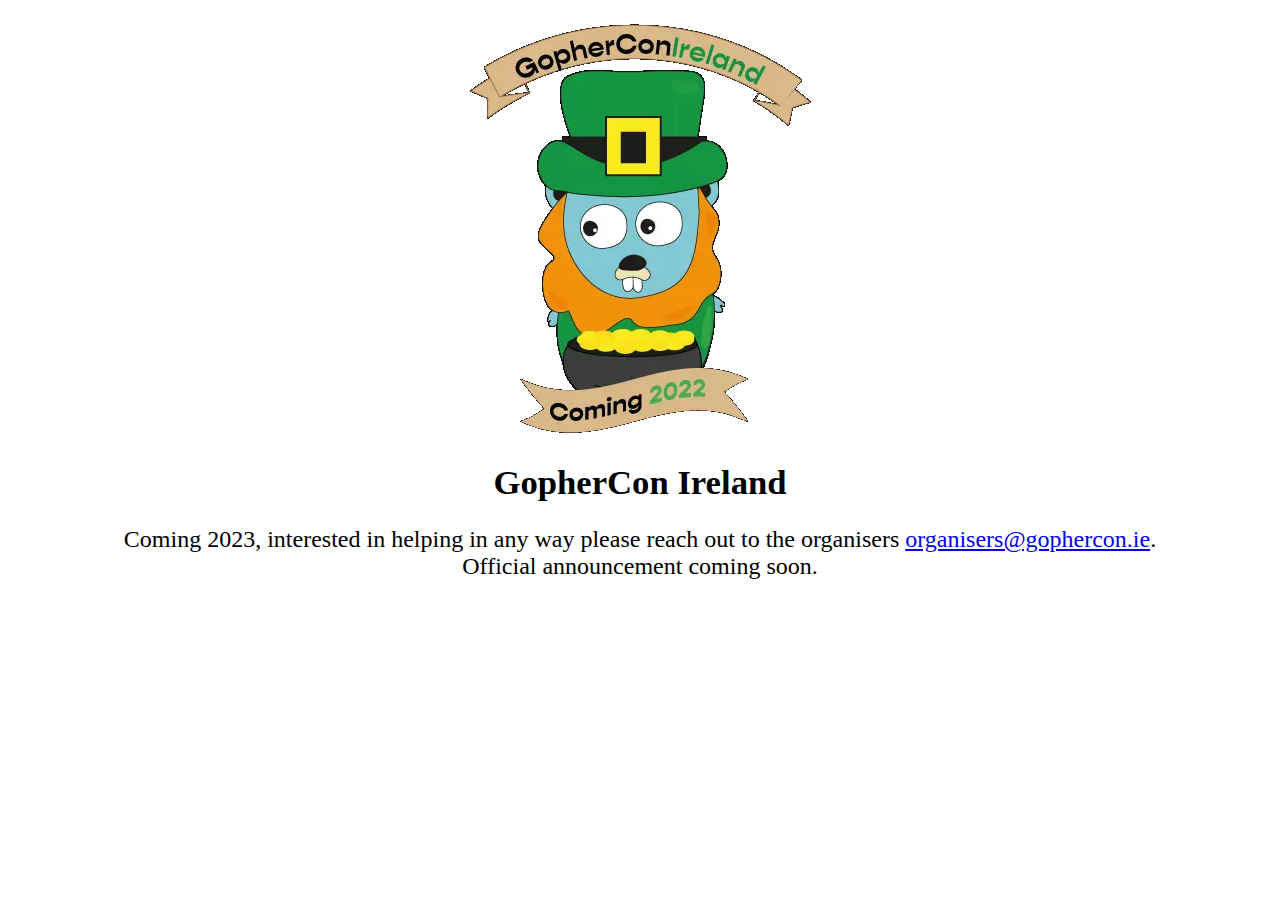
==== index.html @ 33411510 "initial holding site" ====
<!DOCTYPE html>
<html lang="en">

<head>
    <meta charset="UTF-8">
    <meta http-equiv="X-UA-Compatible" content="IE=edge">
    <meta name="viewport" content="width=device-width, initial-scale=1">

    <meta name="title" property='og:title' content='GopherCon Ireland' />
    <meta name="author" content="Alan Bradley">
    <meta name="description" property='og:description' content='GopherCon Ireland, Go, Golang conference in Ireland' />
    <meta property='og:url' content='http://gophercon.ie/' />
    <link rel="stylesheet" href="styles.css">
    <title>GopherCon Ireland</title>
</head>

<body>
    <p class="description">
        <img src="images/logo.webp" alt="GopherCon IE logo" />
    <h1>GopherCon Ireland</h1>
    </p>

    <p class="description">
        Coming 2023, interested in helping in any way please reach out to the organisers
        <a href="mailto:organisers@gophercon.ie">organisers@gophercon.ie</a>.
        <br />
        Official announcement coming soon.
    </p>
</body>

</html>
---- styles.css ----
.description {
    text-align: center;
    FONT-SIZE: 18pt;
}

h1 {
    text-align: center;
    font-size: 26pt;
}
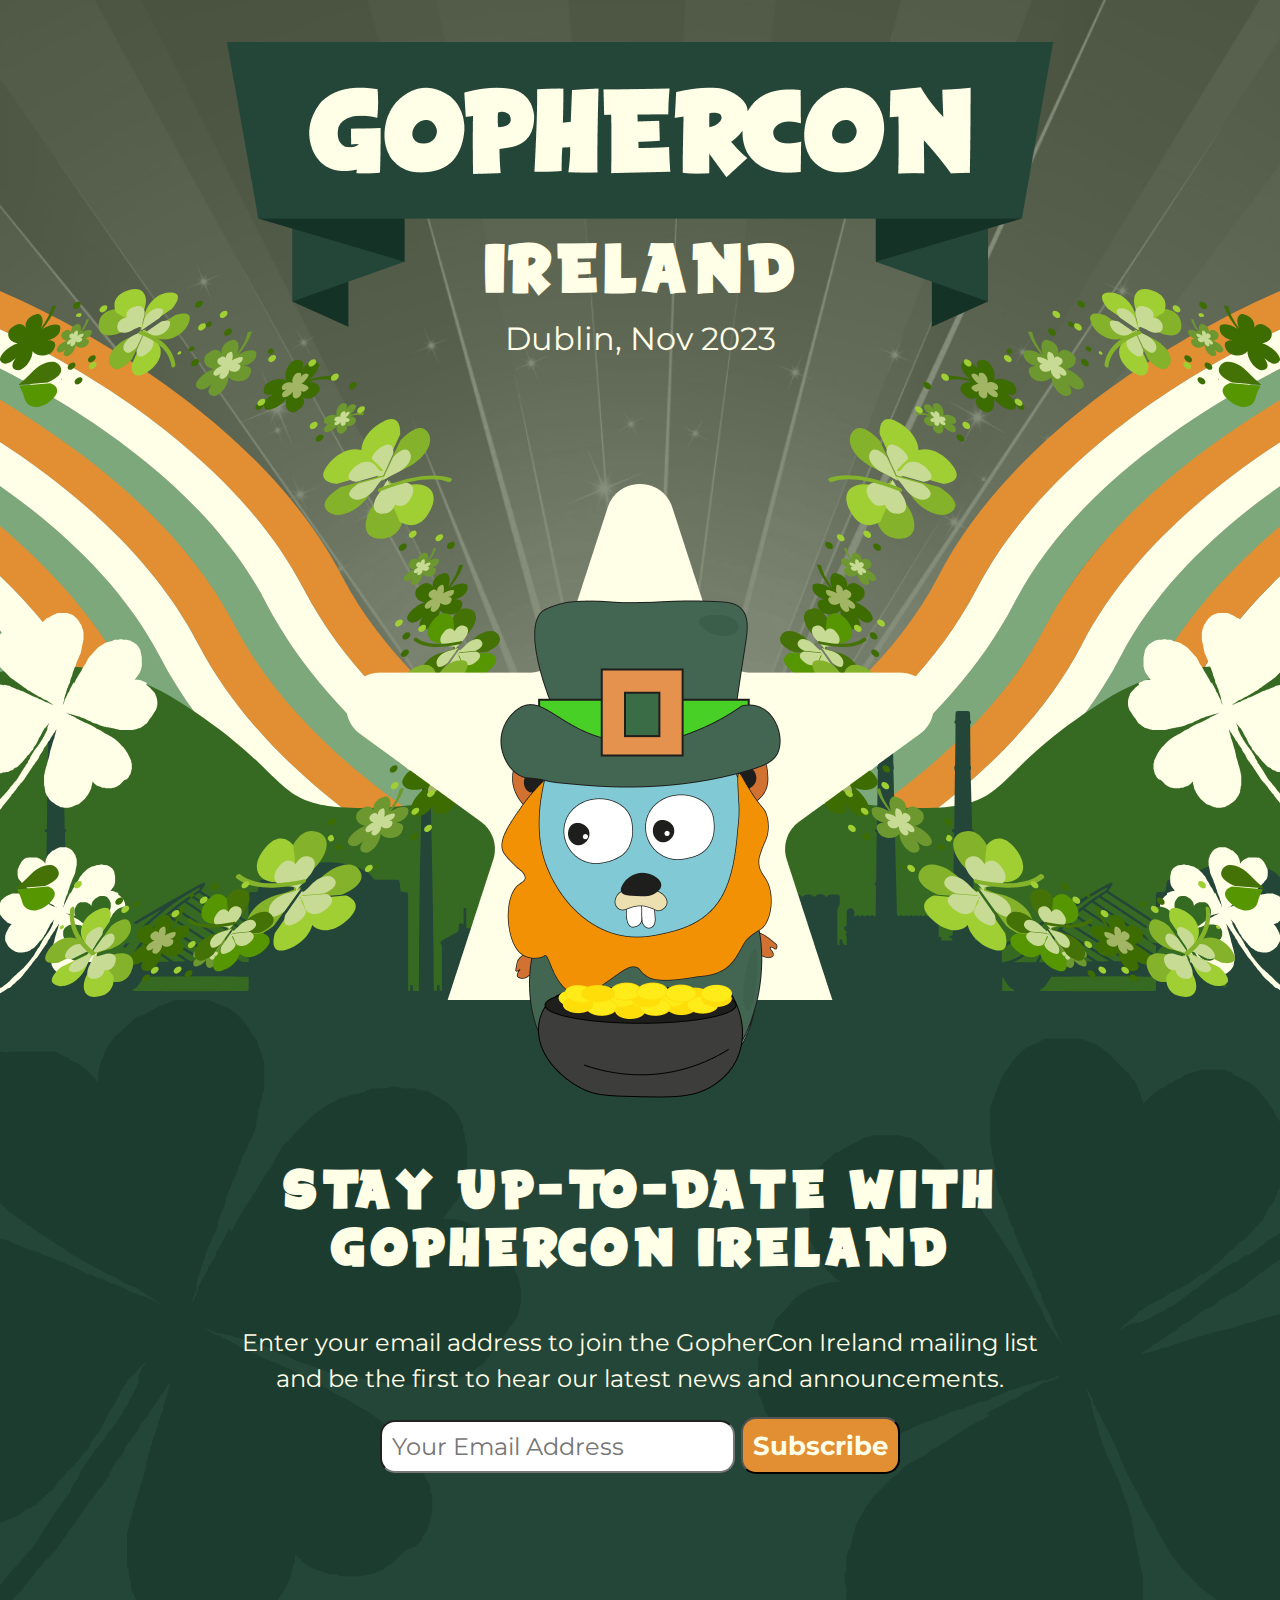
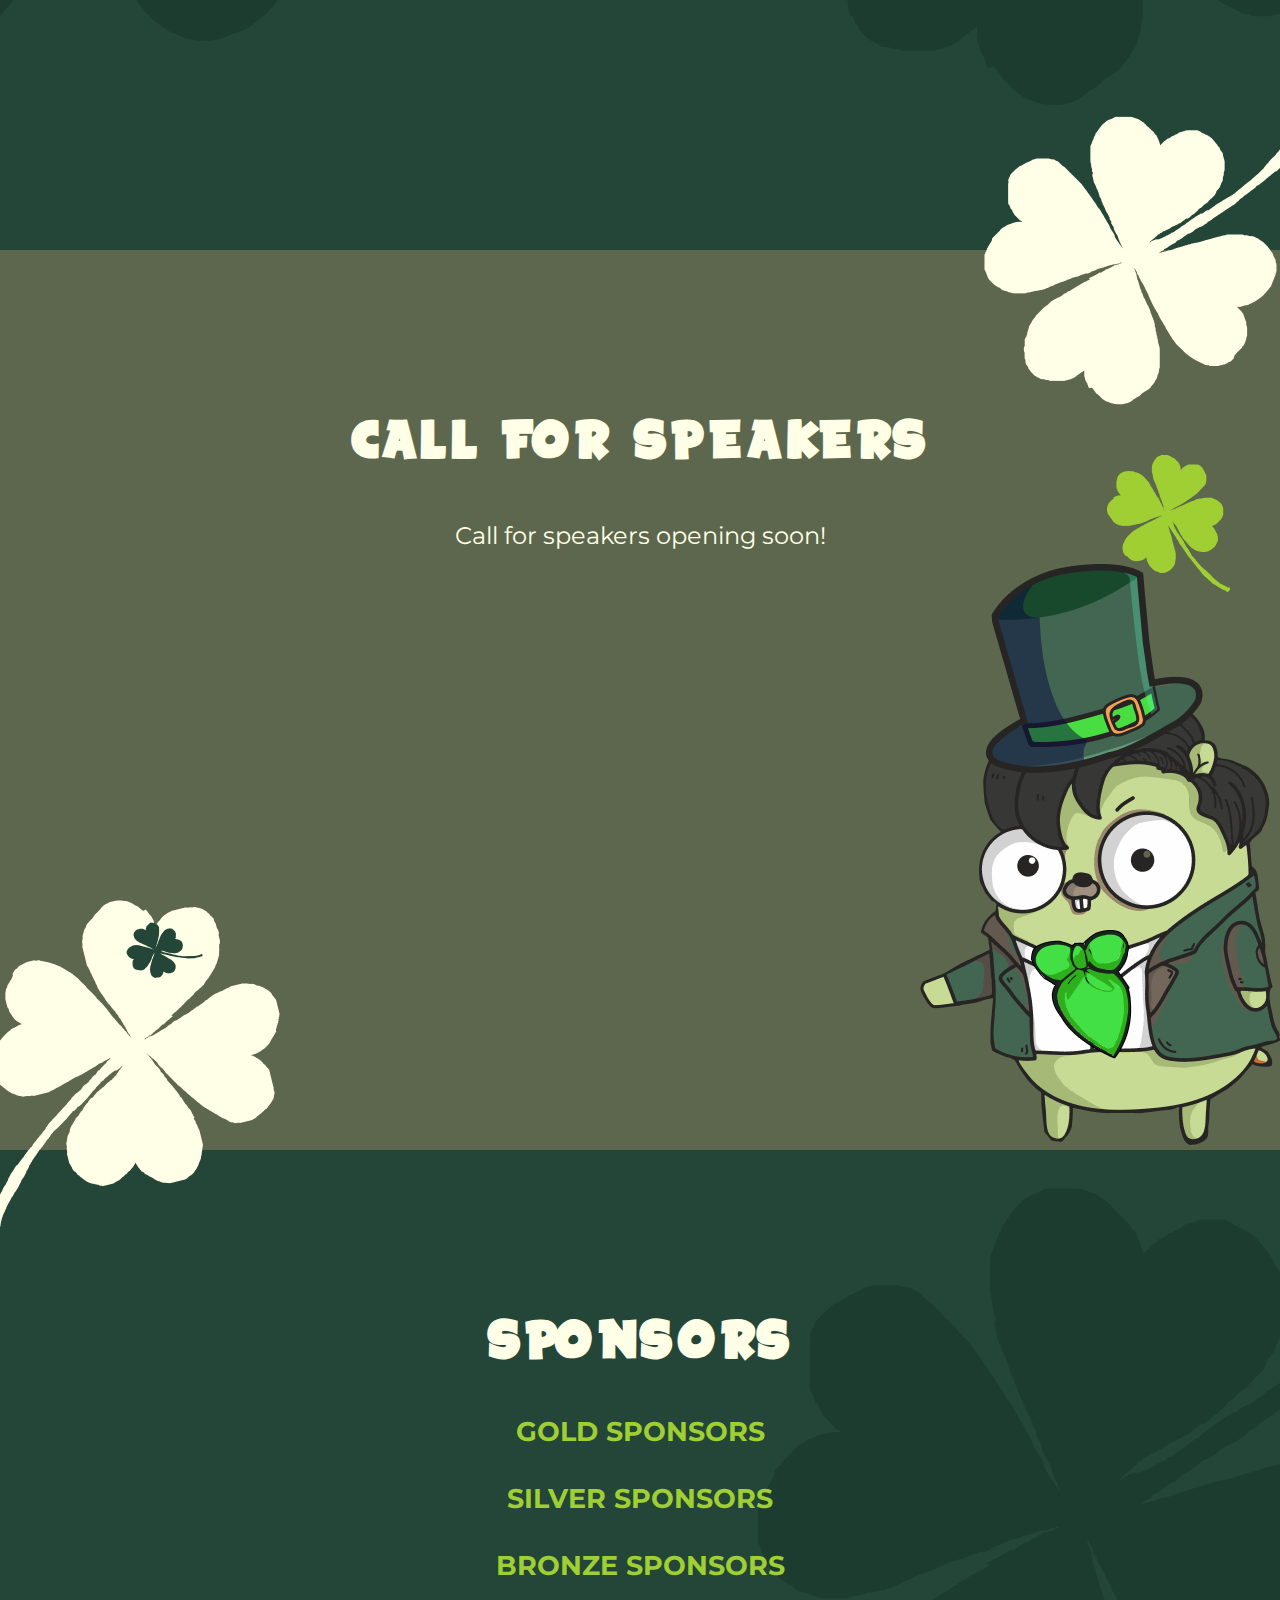
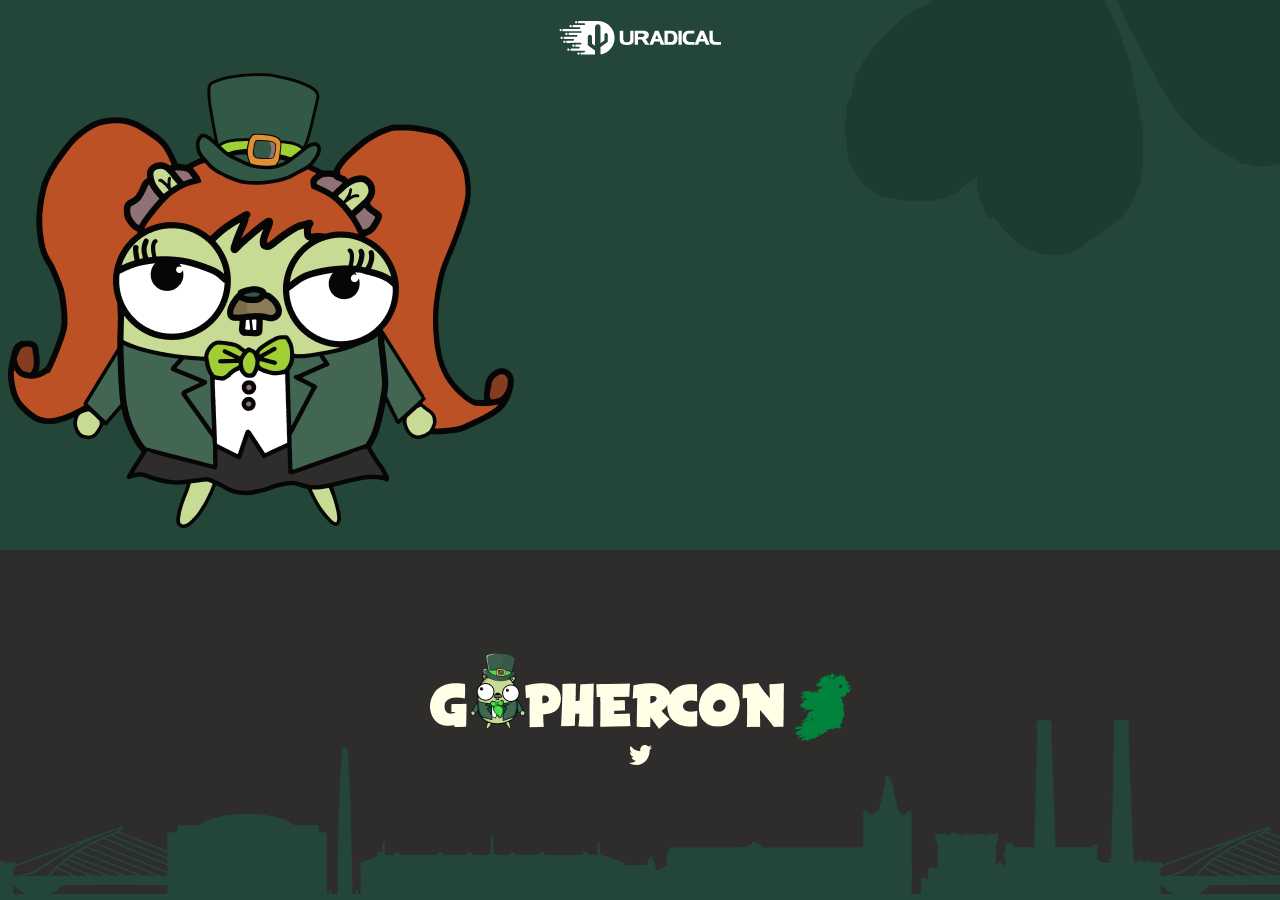
==== commit 5d9c916b: "beta" ====
--- a/index.html
+++ b/index.html
@@ -1,31 +1,222 @@
 <!DOCTYPE html>
 <html lang="en">
-
-<head>
-    <meta charset="UTF-8">
-    <meta http-equiv="X-UA-Compatible" content="IE=edge">
-    <meta name="viewport" content="width=device-width, initial-scale=1">
-
-    <meta name="title" property='og:title' content='GopherCon Ireland' />
-    <meta name="author" content="Alan Bradley">
-    <meta name="description" property='og:description' content='GopherCon Ireland, Go, Golang conference in Ireland' />
-    <meta property='og:url' content='http://gophercon.ie/' />
-    <link rel="stylesheet" href="styles.css">
-    <title>GopherCon Ireland</title>
-</head>
-
-<body>
-    <p class="description">
-        <img src="images/logo.webp" alt="GopherCon IE logo" />
-    <h1>GopherCon Ireland</h1>
-    </p>
-
-    <p class="description">
-        Coming 2023, interested in helping in any way please reach out to the organisers
-        <a href="mailto:organisers@gophercon.ie">organisers@gophercon.ie</a>.
-        <br />
-        Official announcement coming soon.
-    </p>
-</body>
-
+    <head>
+        <title>GopherCon Ireland 2023</title>
+
+        <meta charset="UTF-8">
+
+        <meta name="description" content="GopherCon Ireland, the conference for Golang in Ireland">
+        <meta name="keywords" content="Go, Golang, Conference, Ireland, Programming">
+        <meta name="author" content="uRadical">
+
+        <meta http-equiv="X-UA-Compatible" content="IE=edge">
+         <meta name="viewport" content="width=device-width, initial-scale=1.0">
+        <meta name="color-scheme" content="light only">
+
+        <link rel="apple-touch-icon-precomposed" sizes="57x57" href="/assets/images/apple-touch-icon-57x57.png" />
+        <link rel="apple-touch-icon-precomposed" sizes="57x57" href="/assets/images/apple-touch-icon-60x60.png" />
+        <link rel="apple-touch-icon-precomposed" sizes="57x57" href="/assets/images/apple-touch-icon-72x72.png" />
+        <link rel="apple-touch-icon-precomposed" sizes="57x57" href="/assets/images/apple-touch-icon-76x76.png" />
+        <link rel="apple-touch-icon-precomposed" sizes="114x114" href="/assets/images/apple-touch-icon-114x114.png" />
+        <link rel="apple-touch-icon-precomposed" sizes="114x114" href="/assets/images/apple-touch-icon-120x120.png" />
+        <link rel="apple-touch-icon-precomposed" sizes="144x144" href="/assets/images/apple-touch-icon-144x144.png" />
+        <link rel="apple-touch-icon-precomposed" sizes="152x152" href="/assets/images/apple-touch-icon-152x152.png" />
+        <link rel="icon" type="image/png" href="/assets/images/favicon-16x16.png" sizes="16x16" />
+        <link rel="icon" type="image/png" href="/assets/images/favicon-32x32.png" sizes="32x32" />
+        <link rel="icon" type="image/png" href="/assets/images/favicon-64x64.png" sizes="64x64" />
+        <link rel="icon" type="image/png" href="/assets/images/favicon-96x96.png" sizes="96x96" />
+        <link rel="icon" type="image/png" href="/assets/images/favicon-128.png" sizes="128x128" />
+        <link rel="icon" type="image/png" href="/assets/images/favicon-196x196.png" sizes="196x196" />
+
+        <meta name="application-name" content="GopherCon Ireland"/>
+
+        <meta name="googlebot" content="noindex, nofollow">
+        <meta name="google" content="nositelinkssearchbox">
+        <meta name="google" content="notranslate">
+        <meta name="google" content="nosnippet">
+        <meta name="google" content="noarchive">
+        <meta name="google" content="nofollow">
+        <meta name="google" content="noimageindex">
+        <meta name="google" content="nolinkindex">
+        <meta name="google" content="noimageclick">
+        <meta name="google" content="notranslate">
+
+        <link rel="preconnect" href="https://fonts.googleapis.com">
+        <link rel="preconnect" href="https://fonts.gstatic.com" crossorigin>
+        <link href="https://fonts.googleapis.com/css2?family=Montserrat:wght@100&display=swap" rel="stylesheet">
+        <link rel="stylesheet" href="assets/css/styles.css">
+    </head>
+    <body>
+        <header>
+            <div class="header_content">
+                <div class="banner">
+                    <picture>
+                        <source media="(min-width: 1200px)" srcset="assets/images/banner.png">
+                        <source media="(min-width: 768px)" srcset="assets/images/banner_medium.png">
+                        <source media="(max-width: 767px)" srcset="assets/images/banner_small.png">
+                        <img src="assets/images/banner.png" alt="">
+                    </picture>
+                </div>
+                <div class="banner_sub_text">
+                    <div class="ireland">IRELAND</div>
+                    <div class="date">Dublin, Nov 2023</div>
+                </div>
+                <div class="logo">
+                    <picture class="star">
+                        <source media="(min-width: 1200px)" srcset="assets/images/star.png">
+                        <source media="(min-width: 768px)" srcset="assets/images/star_medium.png">
+                        <source media="(max-width: 767px)" srcset="assets/images/star_small.png">
+                        <img src="assets/images/star.png" alt="">
+                    </picture>
+                </div>
+            </div>
+            <picture class="hills">
+                <img src="assets/images/hills.svg" alt="" width="100%">
+            </picture>
+            <picture class="streams">
+                <img src="assets/images/streams.svg" alt="" width="100%">
+            </picture>
+            <picture class="skyline">
+                <img src="assets/images/skyline.svg" alt="" width="100%">
+            </picture>
+            <picture class="clovers">
+                <img src="assets/images/clovers.svg" alt="" width="100%">
+            </picture>
+            <div class="clovers_green">
+                <div class="clovers_green_left">
+                    <picture>
+                        <img src="assets/images/clovers_green_left.svg" alt="">
+                    </picture>
+                </div>
+                <div class="clovers_green_right">
+                    <picture>
+                        <img src="assets/images/clovers_green_right.svg" alt="">
+                    </picture>
+                </div>
+            </div>
+        </header>
+        <div class="gopher">
+            <picture class="gopher">
+                <source media="(min-width: 1200px)" srcset="assets/images/main_gopher.png">
+                <source media="(min-width: 768px)" srcset="assets/images/main_gopher_medium.png">
+                <source media="(max-width: 767px)" srcset="assets/images/main_gopher_small.png">
+                <img src="assets/images/main_gopher.png" alt="">
+            </picture>
+        </div>
+        <section class="newsletter">
+            <div class="clover_left">
+                <picture>
+                    <source media="(min-width: 1200px)" srcset="assets/images/clover_left.png">
+                    <source media="(min-width: 768px)" srcset="assets/images/clover_left_medium.png">
+                    <source media="(max-width: 767px)" srcset="assets/images/clover_left_small.png">
+                    <img src="assets/images/clover_left.png" alt="">
+                </picture>
+            </div>
+            <div class="clover_right">
+                <picture>
+                    <source media="(min-width: 1200px)" srcset="assets/images/clover_right.png">
+                    <source media="(min-width: 768px)" srcset="assets/images/clover_right_medium.png">
+                    <source media="(max-width: 767px)" srcset="assets/images/clover_right_small.png">
+                    <img src="assets/images/clover_right.png" alt="">
+                </picture>
+            </div>
+            <div class="section_content">
+                <h2 class="section_heading">STAY UP-TO-DATE WITH GOPHERCON IRELAND</h2>
+                <div class="section_text">
+                    <p>Enter your email address to join the GopherCon Ireland mailing list and be the first to hear our latest news and announcements.</p>
+                    <form action="https://gophercon.us21.list-manage.com/subscribe/post?u=04b21d79c9e1646a2715435d8&amp;id=06d67306d1&amp;f_id=001d95e1f0"
+                          method="post" id="mc-embedded-subscribe-form" name="mc-embedded-subscribe-form">
+                        <input type="email" name="EMAIL" placeholder="Your Email Address" class="enter_email">
+                        <button type="submit" class="subscribe">Subscribe</button>
+                    </form>
+                </div>
+            </div>
+        </section>
+        <section class="speakers">
+            <div class="clover_right_white">
+                <picture>
+                    <source media="(min-width: 1200px)" srcset="assets/images/white_clover_1.png">
+                    <source media="(min-width: 768px)" srcset="assets/images/white_clover_1_medium.png">
+                    <source media="(max-width: 767px)" srcset="assets/images/white_clover_1_small.png">
+                    <img src="assets/images/white_clover_1.png" alt="">
+                </picture>
+            </div>
+            <div class="tophat">
+                <picture>
+                    <source media="(min-width: 1200px)" srcset="assets/images/Gopher_001.png">
+                    <source media="(min-width: 768px)" srcset="assets/images/Gopher_001_medium.png">
+                    <source media="(max-width: 767px)" srcset="assets/images/Gopher_001_small.png">
+                    <img src="assets/images/Gopher_001.png" alt="">
+                </picture>
+            </div>
+            <div class="section_content">
+                <h2 class="section_heading">CALL FOR SPEAKERS</h2>
+                <div class="section_text">
+                    <p>
+                        Call for speakers opening soon!
+                    </p>
+                </div>
+            </div>
+            <div class="clover_right_white_bottom">
+                <picture>
+                    <source media="(min-width: 1200px)" srcset="assets/images/white_clover_2.png">
+                    <source media="(min-width: 768px)" srcset="assets/images/white_clover_2_medium.png">
+                    <source media="(max-width: 767px)" srcset="assets/images/white_clover_2_small.png">
+                    <img src="assets/images/white_clover_2.png" alt="" >
+                </picture>
+            </div>
+        </section>
+        <section class="sponsors">
+            <div class="clover_top_right">
+                <picture>
+                    <source media="(min-width: 1200px)" srcset="assets/images/clover_right.png">
+                    <source media="(min-width: 768px)" srcset="assets/images/clover_right_medium.png">
+                    <source media="(max-width: 767px)" srcset="assets/images/clover_right_small.png">
+                    <img src="assets/images/clover_right.png" alt="">
+                </picture>
+            </div>
+            <div class="pigtails">
+                <picture>
+                    <source media="(min-width: 1200px)" srcset="assets/images/Gopher_002.png">
+                    <source media="(min-width: 768px)" srcset="assets/images/Gopher_002_medium.png">
+                    <source media="(min-width: 1200px)" srcset="assets/images/Gopher_002_small.png">
+                    <img src="assets/images/Gopher_002.png">
+                </picture>
+            </div>
+            <div class="section_content">
+                <h2 class="section_heading">SPONSORS</h2>
+                <div class="gold">
+                    <p class="sponsors_levels">GOLD SPONSORS</p>
+                </div>
+                <div class="silver">
+                    <p class="sponsors_levels">SILVER SPONSORS</p>
+                </div>
+                <div class="bronze">
+                    <div class="sponsors_levels">BRONZE SPONSORS</div>
+                    <div class="sponsors_group">
+                        <a href="https://uradical.io" target="_blank">
+                            <img src="assets/images/sponsors/uRadical.png" height="34" width="162">
+                        </a>
+                    </div>
+                </div>
+
+            </div>
+        </section>
+        <footer>
+            <picture>
+                <source media="(min-width: 1200px)" srcset="assets/images/footer_logo.png">
+                <source media="(min-width: 768px)" srcset="assets/images/footer_logo_medium.png">
+                <source media="(max-width: 767px)" srcset="assets/images/footer_logo_small.png">
+                <img src="assets/images/footer_logo.png" alt="">
+            </picture>
+            <div>
+                <a href="https://twitter.com/gopherconie" target="_blank">
+                    <picture>
+                        <img src="assets/images/twitter.svg" alt="GopherCon Ireland Twitter">
+                    </picture>
+                </a>
+            </div>
+
+        </footer>
+    </body>
 </html>--- a/assets/css/styles.css
+++ b/assets/css/styles.css
@@ -0,0 +1,369 @@
+@font-face {
+    font-family: "Space Comics";
+    src: url("/assets/fonts/SpaceComics.ttf");
+}
+
+*, html {
+    left: 0;
+    top: 0;
+    margin: 0;
+    padding: 0;
+}
+
+header {
+    display: block;
+    position: relative;
+    background-image: url("/assets/images/hero.png");
+    background-position: center;
+    background-repeat: no-repeat;
+    background-size: cover;
+    overflow: clip;
+    background-color: #5C674D;
+    height: 1000px;
+    z-index: -10;
+}
+
+.header_content {
+    display: flex;
+    flex-direction: column;
+    justify-content: center;
+    text-align: center;
+}
+
+.banner {
+    top: 42px;
+    position: relative;
+    z-index: 99;
+}
+
+.streams {
+    position: absolute;
+    top: auto;
+    bottom: 0;
+    width: 100%;
+    z-index: 1;
+}
+
+.hills {
+    position: absolute;
+    top: auto;
+    bottom: -5px;
+    width: 100%;
+    z-index: 2;
+    overflow: hidden;
+}
+
+.skyline {
+    position: absolute;
+    top: auto;
+    bottom: -5px;
+    width: 100%;
+    z-index: 3;
+}
+
+.clovers {
+    position: absolute;
+    top: auto;
+    bottom: 0;
+    width: 100%;
+    z-index: 5;
+    margin: 0;
+    padding: 0;
+}
+.clovers_green{
+    display: flex;
+    justify-content: space-between;
+}
+.clovers_green_left {
+    position: relative;
+    z-index: 7;
+    left: 0;
+    top: auto;
+    bottom: 0;
+    width: 500px;
+    height: 500px;
+}
+
+.clovers_green_right {
+    position: relative;
+    z-index: 8;
+    right: 0;
+    top: auto;
+    bottom: 0;
+    width: 500px;
+    height: 500px;
+}
+
+.logo {
+    width: 100vw;
+    position: absolute;
+    justify-content: center;
+    text-align: center;
+    top: auto;
+    bottom: 0;
+    z-index: 10;
+}
+
+
+.star{
+    position: absolute;
+    left: 50%;
+    transform: translateX(-50%);
+    overflow: visible;
+    z-index: 10;
+    top: auto;
+    bottom: -50px;
+}
+
+.gopher {
+    position: absolute;
+    overflow: visible;
+    width: 100%;
+    height: 1vh;
+    text-align: center;
+    top: 300px;
+    bottom: 0;
+    z-index: 15;
+}
+
+.newsletter {
+    display: block;
+    position: relative;
+    background-color: #244638;
+    min-height: 600px;
+    padding-bottom: 250px;
+    padding-left: 30px;
+    padding-right: 30px;
+
+}
+
+.speakers {
+    display: block;
+    position: relative;
+    background-color: #5C674D;
+    min-height: 900px;
+}
+
+.banner_sub_text {
+    position: absolute;
+    width: 100vw;
+    text-align: center;
+    top: 260px;
+    z-index: 50;
+}
+
+.ireland {
+    position: relative;
+    color: #FFFEE6;
+    font-family: "Space Comics", sans-serif;
+    font-size: 2.4rem;
+    letter-spacing: 4px;
+}
+
+.date {
+    font-family: "Montserrat", sans-serif;
+    position: relative;
+    text-align: center;
+    color: #FFFEE6;
+    font-size: 2rem;
+    margin-top: 20px;
+    z-index: 5;
+}
+
+.section_content {
+    top: 50px;
+    position: absolute;
+    display: flex;
+    flex-direction: column;
+    justify-content: center;
+    text-align: center;
+    margin-top: 100px;
+    width: 100%;
+}
+
+.section_heading {
+    padding: 20px;
+    position: relative;
+    font-family: "Space Comics", sans-serif;
+    font-size: 1.8rem;
+    color: #FFFEE6;
+    max-width: 800px;
+    line-height: 2em;
+    letter-spacing: 5px;
+    margin: 0 auto;
+}
+
+.section_text {
+    position: relative;
+    font-family: "Montserrat", sans-serif;
+    font-size: 1.5rem;
+    color: #FFFEE6;
+    max-width: 800px;
+    line-height: 1.5em;
+    margin: 0 auto;
+    padding: 20px;
+}
+
+.sponsors {
+    display: block;
+    position: relative;
+    background-color: #244638;
+    min-height: 800px;
+    padding-bottom: 200px;
+}
+
+.sponsors_levels {
+    display: block;
+    font-family: "Montserrat", sans-serif;
+    font-weight: bold;
+    font-size: 1.7rem;
+    color: #9FCF33;
+    line-height: 1em;
+
+}
+
+.sponsors_group {
+    display: flex;
+    flex-direction: row;
+    justify-content: center;
+    padding-top: 42px;
+}
+
+.gold, .silver, .bronze {
+    display: flex;
+    flex-direction: column;
+    justify-content: center;
+    text-align: center;
+    margin: 0 auto;
+    padding: 20px;
+}
+
+.clover_left {
+    position: absolute;
+    left: -5px;
+    right: auto;
+}
+
+.clover_right {
+    position: absolute;
+    right: 0;
+    left: auto;
+}
+
+.clover_right_white {
+    position: absolute;
+    top: -150px;
+    right: 0;
+    left: auto;
+    z-index: 2;
+}
+
+.clover_right_white_bottom {
+    position: absolute;
+    top: auto;
+    bottom: -100px;
+    left: 0;
+    z-index: 99;
+    overflow: visible;
+}
+
+.tophat {
+    position: absolute;
+    right: 0;
+    left: auto;
+    top: auto;
+    bottom: 0;
+}
+
+.pigtails {
+    position: absolute;
+    left: 0;
+    top: auto;
+    bottom: 0;
+}
+
+.clover_top_right {
+    position: absolute;
+    right: 0;
+    left: auto;
+    top: 0;
+    bottom: auto;
+}
+
+.subscribe {
+    position: relative;
+    background: #E28E33;
+    color: #FFFEE6;
+    border-radius: 15px;
+    font-family: 'Montserrat', sans-serif;
+    font-style: normal;
+    font-weight: bolder;
+    font-size: 1.1em;
+    text-align: center;
+    padding: 10px;
+    margin-top: 20px;
+    z-index: 12;
+}
+
+.enter_email {
+    position: relative;
+    border-radius: 15px;
+    font-family: 'Montserrat', sans-serif;
+    font-style: normal;
+    font-size: 1em;
+    padding: 10px;
+    z-index: 12;
+}
+
+footer {
+    display: block;
+    position: relative;
+    background-color: #2E2D2C;
+    min-height: 250px;
+    background-image: url("/assets/images/skyline.png");
+    background-repeat: no-repeat;
+    background-size: 100vw 20vh;
+    background-position: bottom;
+    justify-content: center;
+    text-align: center;
+    padding-top: 100px;
+}
+
+@media screen and (max-width: 767px) {
+    header {
+        height: 600px;
+    }
+
+    .gopher {
+        top: 190px;
+    }
+
+    .enter_email {
+        width: 90%;
+    }
+
+    .banner_sub_text {
+        top: 180px
+    }
+
+    .clover_left {
+        visibility: hidden;
+    }
+
+    .clovers_green_left {
+        visibility: hidden;
+    }
+
+    .clovers_green_right {
+        visibility: hidden;
+    }
+
+    .pigtails {
+        visibility: hidden;
+        left: -1000px;
+    }
+
+    .sponsors {
+        min-height: 400px;
+    }
+}
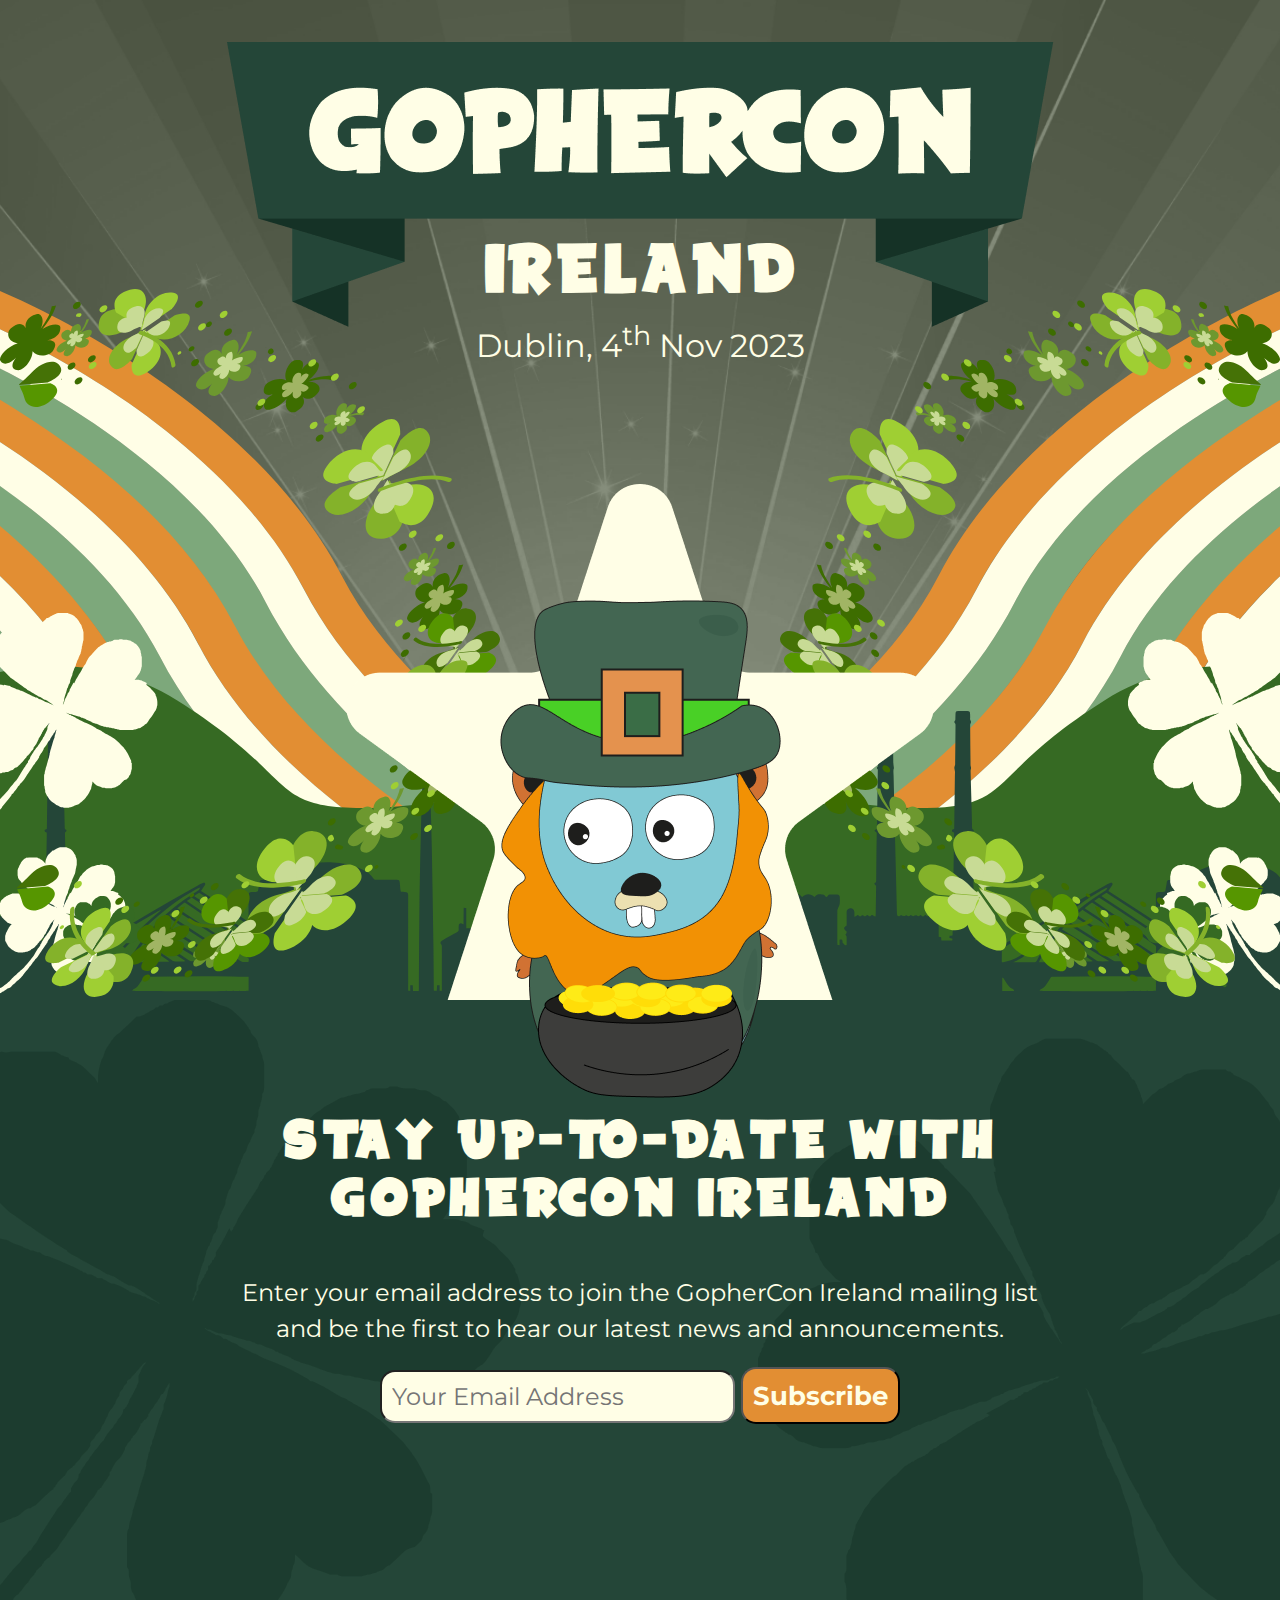
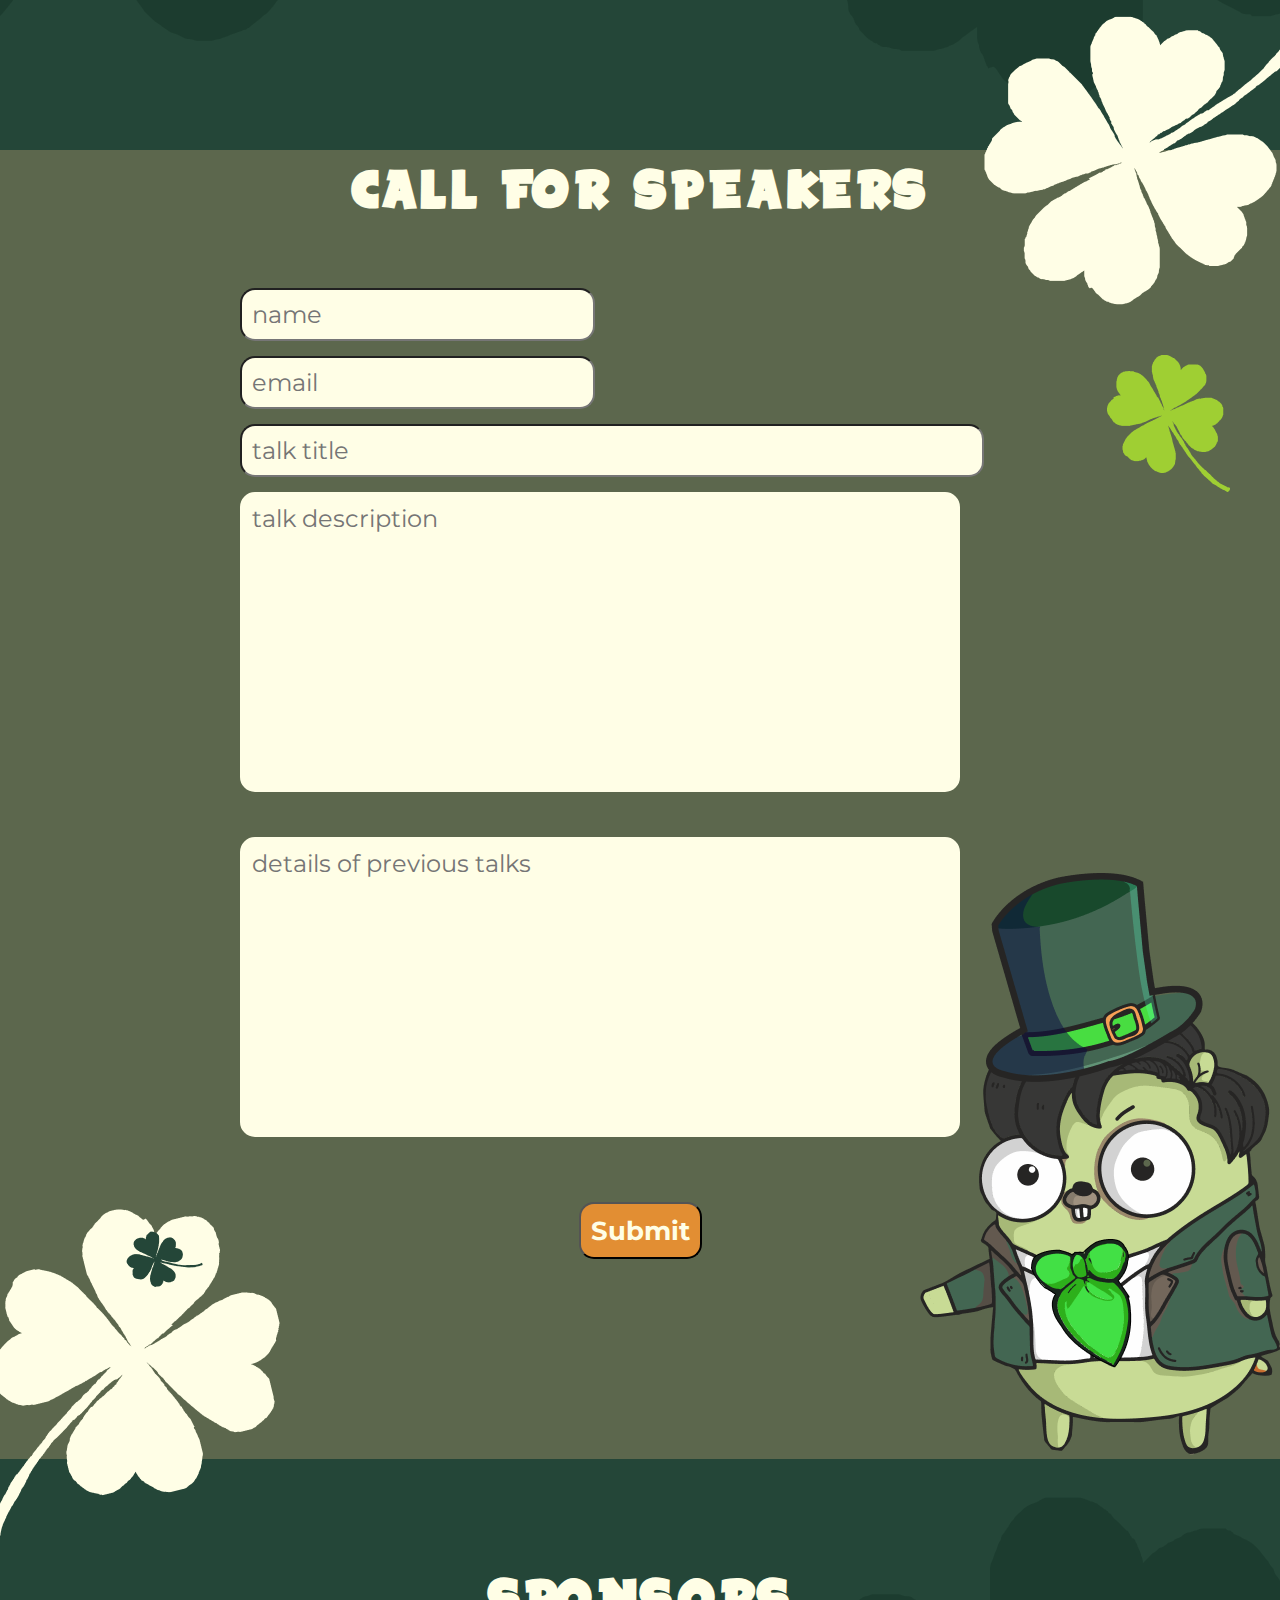
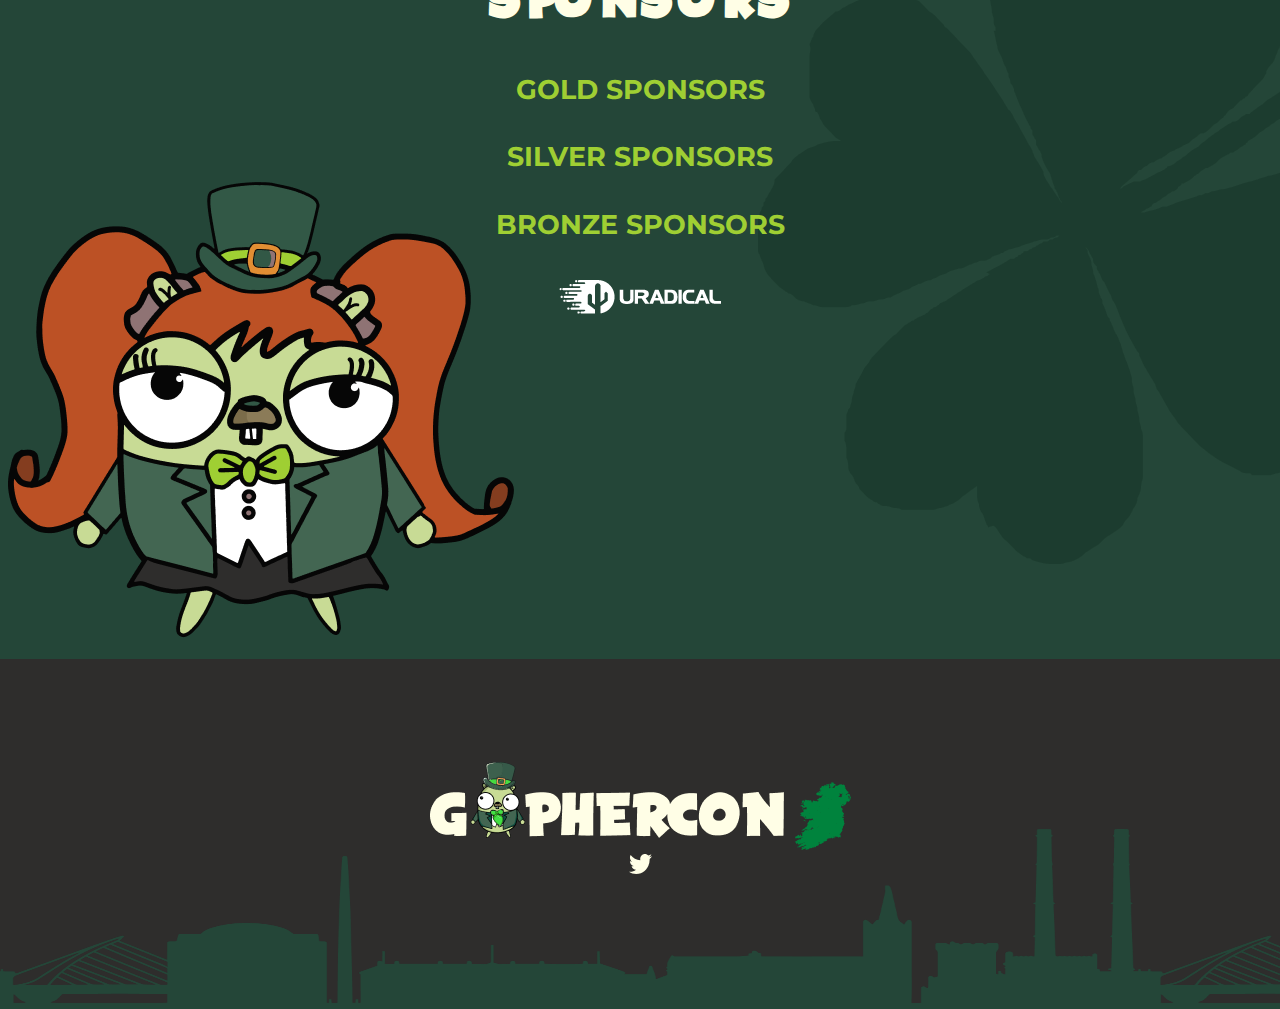
==== commit b22d08ba: "testing" ====
--- a/index.html
+++ b/index.html
@@ -5,7 +5,7 @@
 
         <meta charset="UTF-8">
 
-        <meta name="description" content="GopherCon Ireland, the conference for Golang in Ireland">
+        <meta name="description" content="GopherCon Ireland, the conference for Golang in Ireland" property='og:description'>
         <meta name="keywords" content="Go, Golang, Conference, Ireland, Programming">
         <meta name="author" content="uRadical">
 
@@ -41,10 +41,15 @@
         <meta name="google" content="noimageclick">
         <meta name="google" content="notranslate">
 
+        <meta name="title" property='og:title' content='GopherCon Ireland' />
+        <meta name="image" property='og:image' content='https://gophercon.ie/assets/images/preview.png' />
+        <meta property='og:url' content='https://gophercon.ie' />
+
         <link rel="preconnect" href="https://fonts.googleapis.com">
         <link rel="preconnect" href="https://fonts.gstatic.com" crossorigin>
         <link href="https://fonts.googleapis.com/css2?family=Montserrat:wght@100&display=swap" rel="stylesheet">
         <link rel="stylesheet" href="assets/css/styles.css">
+
     </head>
     <body>
         <header>
@@ -59,7 +64,7 @@
                 </div>
                 <div class="banner_sub_text">
                     <div class="ireland">IRELAND</div>
-                    <div class="date">Dublin, Nov 2023</div>
+                    <div class="date">Dublin, 4<sup>th</sup> Nov 2023</div>
                 </div>
                 <div class="logo">
                     <picture class="star">
@@ -149,12 +154,41 @@
                     <img src="assets/images/Gopher_001.png" alt="">
                 </picture>
             </div>
-            <div class="section_content">
+            <div class="speaker_content">
                 <h2 class="section_heading">CALL FOR SPEAKERS</h2>
                 <div class="section_text">
-                    <p>
-                        Call for speakers opening soon!
-                    </p>
+                    <form id="submitTalk" method="POST" action="https://dbs6o2h9wb.execute-api.eu-west-1.amazonaws.com/Prod/talk">
+
+                        <div class="t2">
+                            <div class="t"><input type="text" name="name" placeholder="name"></div>
+                            <div class="t"><input type="email" name="email" placeholder="email"></div>
+                        </div>
+
+                        <div class="t3">
+                            <div class="t"><input type="text" name="title" placeholder="talk title"></div>
+                        </div>
+
+                        <div class="t2">
+                            <textarea name="description" placeholder="talk description"></textarea>
+                        </div>
+                        <div class="t2">
+                            <textarea name="previousTalks" placeholder="details of previous talks"></textarea>
+                        </div>
+                        <div id="form_message" class="t2 section_text success_msg centered hidden">
+                            <picture class="success_icon">
+                                <source media="(min-width: 1200px)" srcset="assets/images/tick.png">
+                                <source media="(min-width: 768px)" srcset="assets/images/tick_medium.png">
+                                <source media="(max-width: 767px)" srcset="assets/images/tick_small.png">
+                                <img src="assets/images/tick.png" height="71" width="71">
+                            </picture>
+                            <p class="success_text">
+                                Thank you for submitting a talk, we'll be in touch soon!
+                            </p>
+                        </div>
+                        <div class="t2 centered">
+                            <button type="submit">Submit</button>
+                        </div>
+                    </form>
                 </div>
             </div>
             <div class="clover_right_white_bottom">
@@ -219,4 +253,26 @@
 
         </footer>
     </body>
+    <script lang="js">
+        const form = document.getElementById('submitTalk');
+        form.addEventListener('submit', (e) => {
+            e.preventDefault();
+            const data = new URLSearchParams();
+            for (const pair of new FormData(form)) {
+                data.append(pair[0], pair[1]);
+            }
+
+            let msg = document.getElementById('form_message');
+            msg.classList.remove("hidden");
+
+            fetch(form.action, {
+                method: 'POST',
+                mode: 'no-cors',
+                headers: {
+                    'Content-Type': 'application/x-www-form-urlencoded;charset=UTF-8'
+                },
+                body: data
+            })
+        })
+    </script>
 </html>--- a/assets/css/styles.css
+++ b/assets/css/styles.css
@@ -104,7 +104,6 @@
     z-index: 10;
 }
 
-
 .star{
     position: absolute;
     left: 50%;
@@ -130,7 +129,7 @@
     display: block;
     position: relative;
     background-color: #244638;
-    min-height: 600px;
+    min-height:500px;
     padding-bottom: 250px;
     padding-left: 30px;
     padding-right: 30px;
@@ -138,8 +137,6 @@
 }
 
 .speakers {
-    display: block;
-    position: relative;
     background-color: #5C674D;
     min-height: 900px;
 }
@@ -170,14 +167,28 @@
     z-index: 5;
 }
 
+section {
+    resize: vertical;
+}
+
+.speakers {
+    position: relative;
+}
+
+.speaker_content {
+    display: flex;
+    flex-direction: column;
+    justify-content: center;
+}
+
 .section_content {
-    top: 50px;
     position: absolute;
     display: flex;
     flex-direction: column;
     justify-content: center;
     text-align: center;
     margin-top: 100px;
+    resize: vertical;
     width: 100%;
 }
 
@@ -204,11 +215,15 @@
     padding: 20px;
 }
 
+.hidden {
+    display: none;
+}
+
 .sponsors {
     display: block;
     position: relative;
     background-color: #244638;
-    min-height: 800px;
+    min-height: 600px;
     padding-bottom: 200px;
 }
 
@@ -219,7 +234,6 @@
     font-size: 1.7rem;
     color: #9FCF33;
     line-height: 1em;
-
 }
 
 .sponsors_group {
@@ -291,6 +305,21 @@
 }
 
 .subscribe {
+    z-index: 12;
+}
+
+.success_icon {
+    float: left;
+}
+
+.success_text {
+    float: right;
+    vertical-align: center;
+    line-height: 3em;
+    padding-left: 15px;
+}
+
+button {
     position: relative;
     background: #E28E33;
     color: #FFFEE6;
@@ -302,17 +331,69 @@
     text-align: center;
     padding: 10px;
     margin-top: 20px;
+    margin-bottom: 180px;
+}
+
+.success_msg {
+    color: #9FCF33;
+}
+
+.enter_email {
     z-index: 12;
 }
 
-.enter_email {
+input {
     position: relative;
     border-radius: 15px;
     font-family: 'Montserrat', sans-serif;
     font-style: normal;
     font-size: 1em;
     padding: 10px;
-    z-index: 12;
+    background: #FFFEE6;
+    margin-bottom: 15px;
+}
+
+textarea {
+    box-sizing: border-box;
+    border: 2px solid #FFFEE6;
+    border-radius: 15px;
+    font-family: 'Montserrat', sans-serif;
+    font-style: normal;
+    font-weight: 400;
+    font-size: 24px;
+    line-height: 29px;
+    background: #FFFEE6;
+    padding: 10px;
+    width: 90%;
+    height: 300px;
+    resize: none;
+    margin-bottom: 15px;
+}
+
+.t {
+    float: left;
+    margin-right: 50px;
+}
+.t2 {
+    flex-direction: row;
+    padding-top: 20px;
+}
+
+.t3 {
+    flex-direction: row;
+    padding-top: 20px;
+}
+
+.t3 > .t {
+    width: 100%;
+}
+.t3 > .t > input {
+    width: 90%;
+}
+
+.centered {
+    text-align: center;
+    justify-content: center;
 }
 
 footer {
@@ -338,7 +419,7 @@
         top: 190px;
     }
 
-    .enter_email {
+    .enter_email, input, textarea {
         width: 90%;
     }
 
@@ -366,4 +447,22 @@
     .sponsors {
         min-height: 400px;
     }
-}
+
+    .newsletter {
+        min-height: 700px;
+    }
+
+    .tt, .t2 {
+        padding: 0;
+    }
+
+    input {
+        width: 100%;
+        margin-bottom: 20px;
+    }
+
+    textarea {
+        margin: 0;
+        margin-bottom: 20px;
+    }
+}
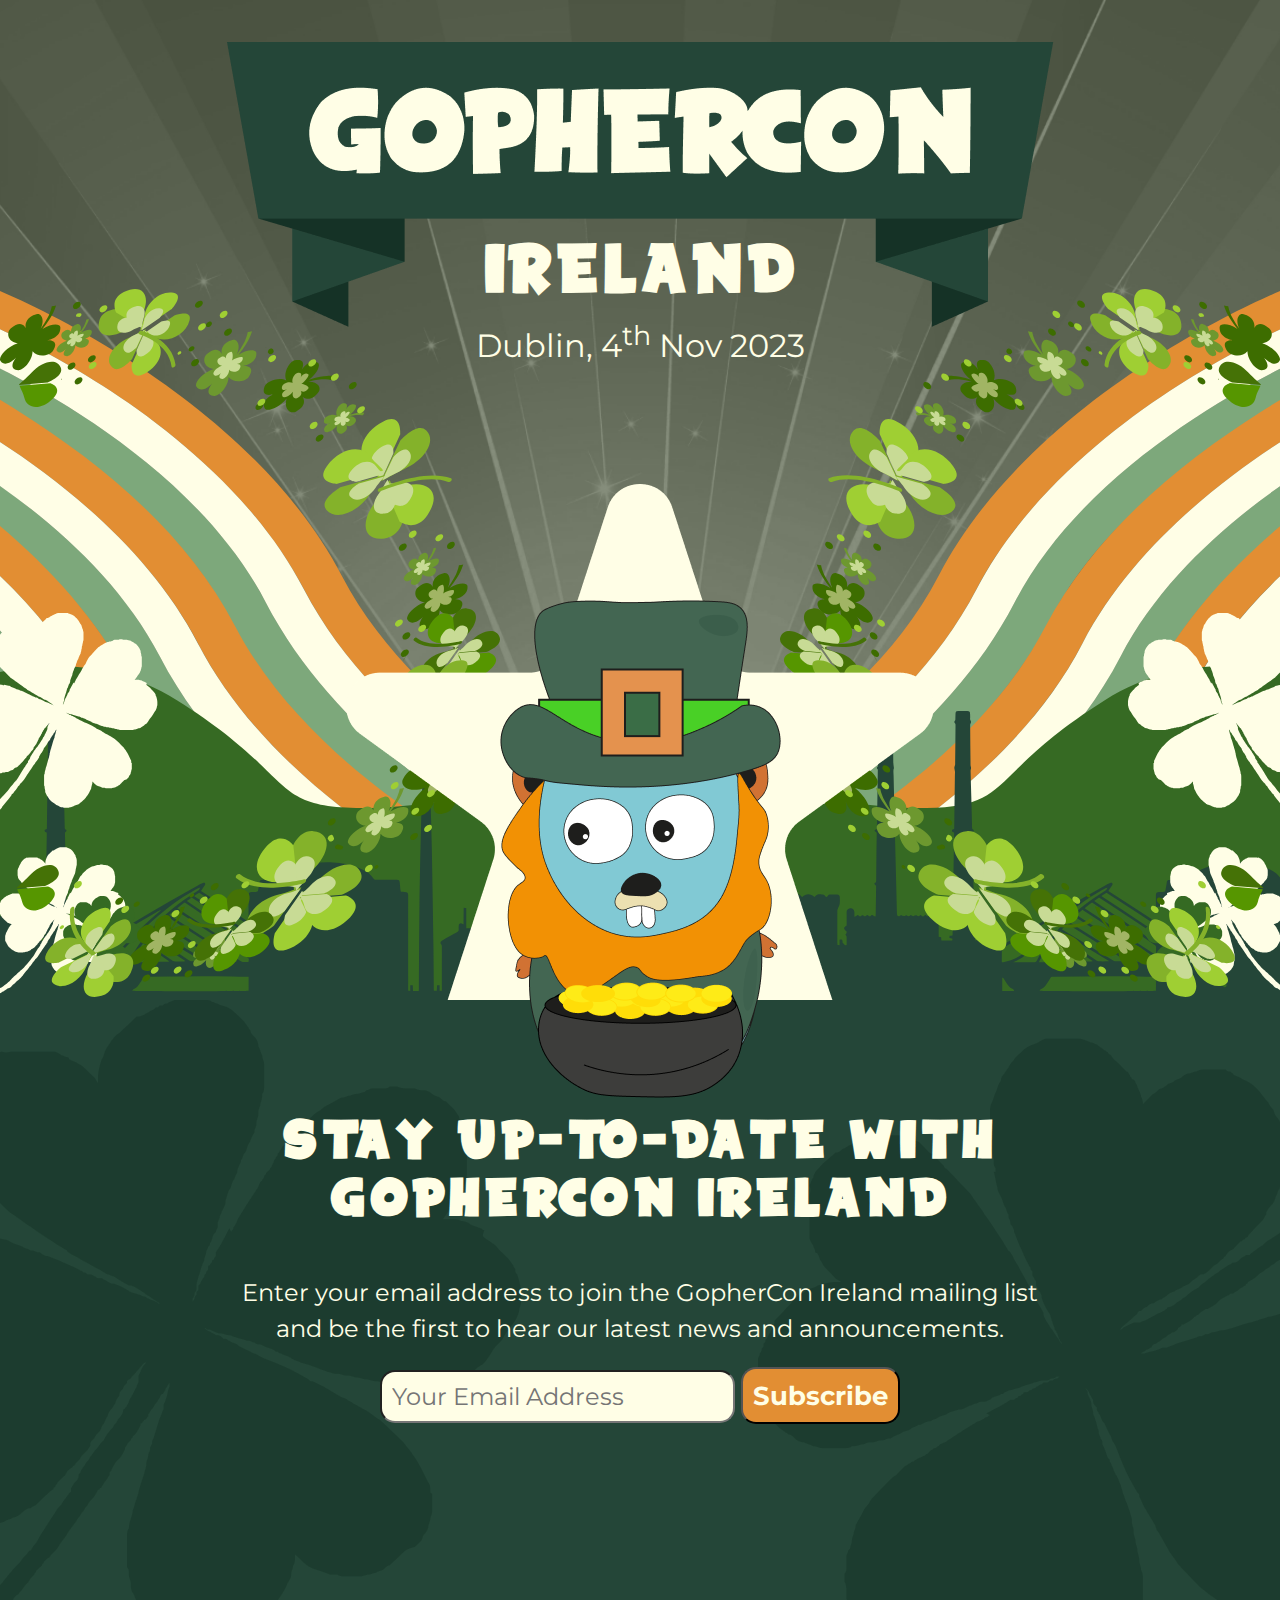
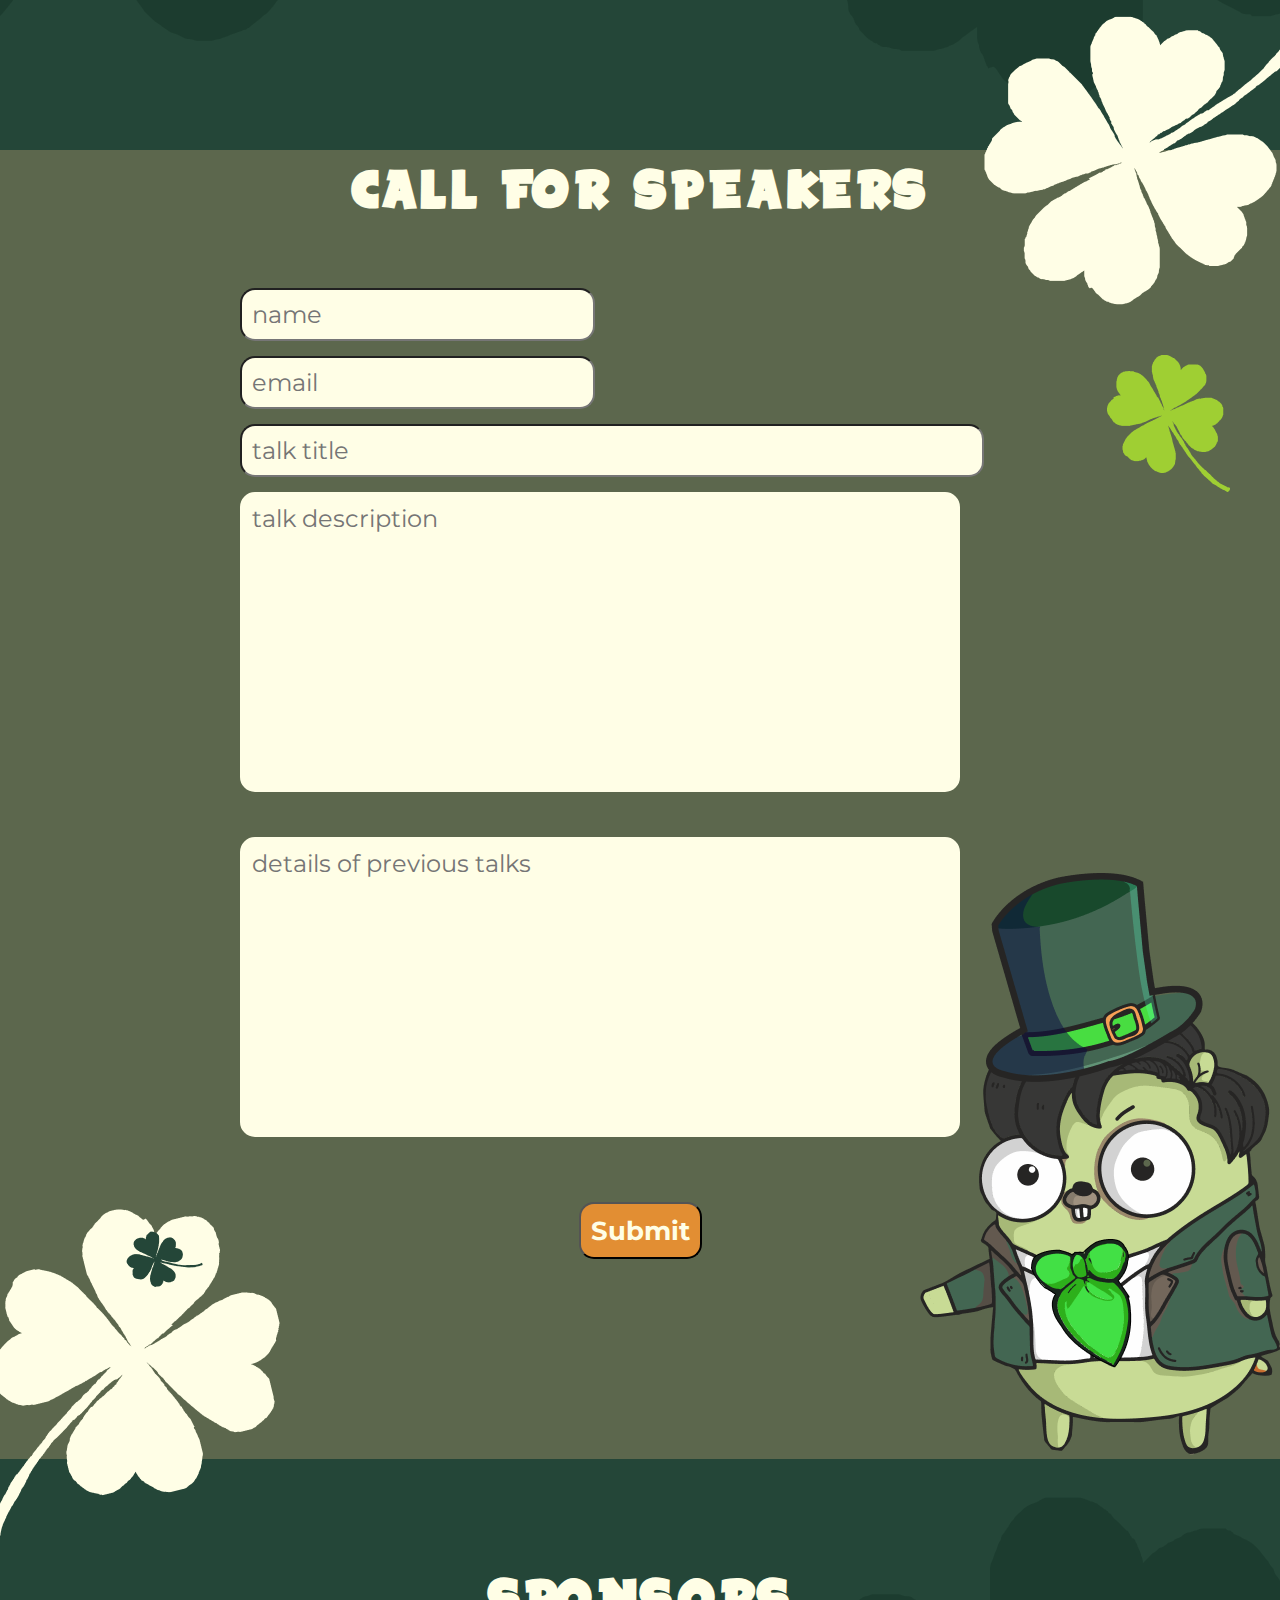
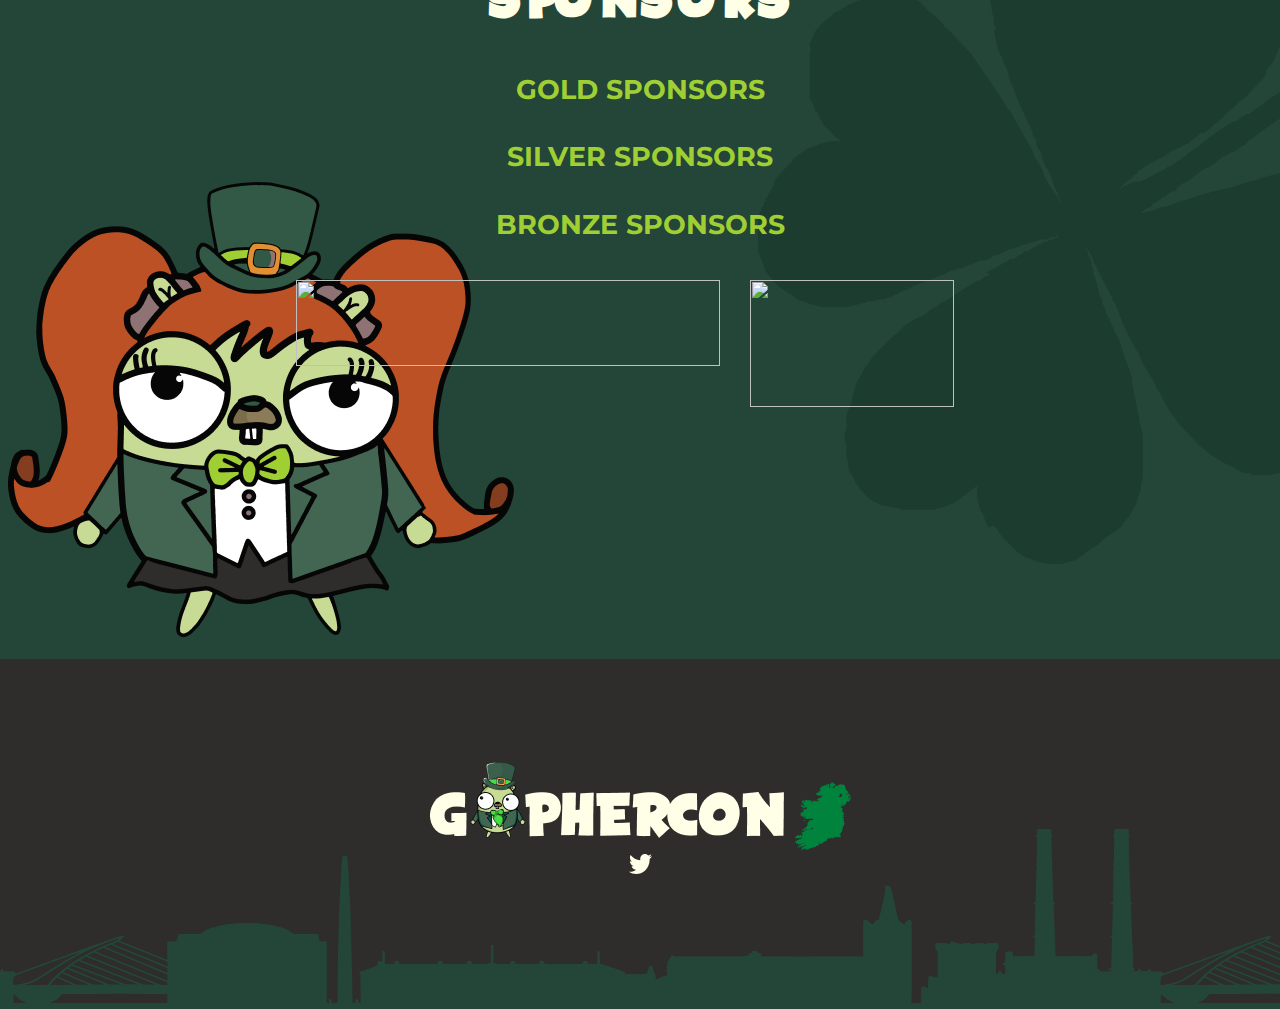
==== commit b9dafd83: "sponsors" ====
--- a/index.html
+++ b/index.html
@@ -229,7 +229,10 @@
                     <div class="sponsors_levels">BRONZE SPONSORS</div>
                     <div class="sponsors_group">
                         <a href="https://uradical.io" target="_blank">
-                            <img src="assets/images/sponsors/uRadical.png" height="34" width="162">
+                            <img src="assets/images/sponsors/uradical.webp" height="86" width="424">
+                        </a>
+                        <a href="https://www.vistasrecruitment.com/" target="_blank">
+                            <img src="assets/images/sponsors/vistas.png" height="127" width="204">
                         </a>
                     </div>
                 </div>
--- a/assets/css/styles.css
+++ b/assets/css/styles.css
@@ -396,6 +396,10 @@
     justify-content: center;
 }
 
+.sponsors_group > a {
+    margin-right: 30px;
+}
+
 footer {
     display: block;
     position: relative;
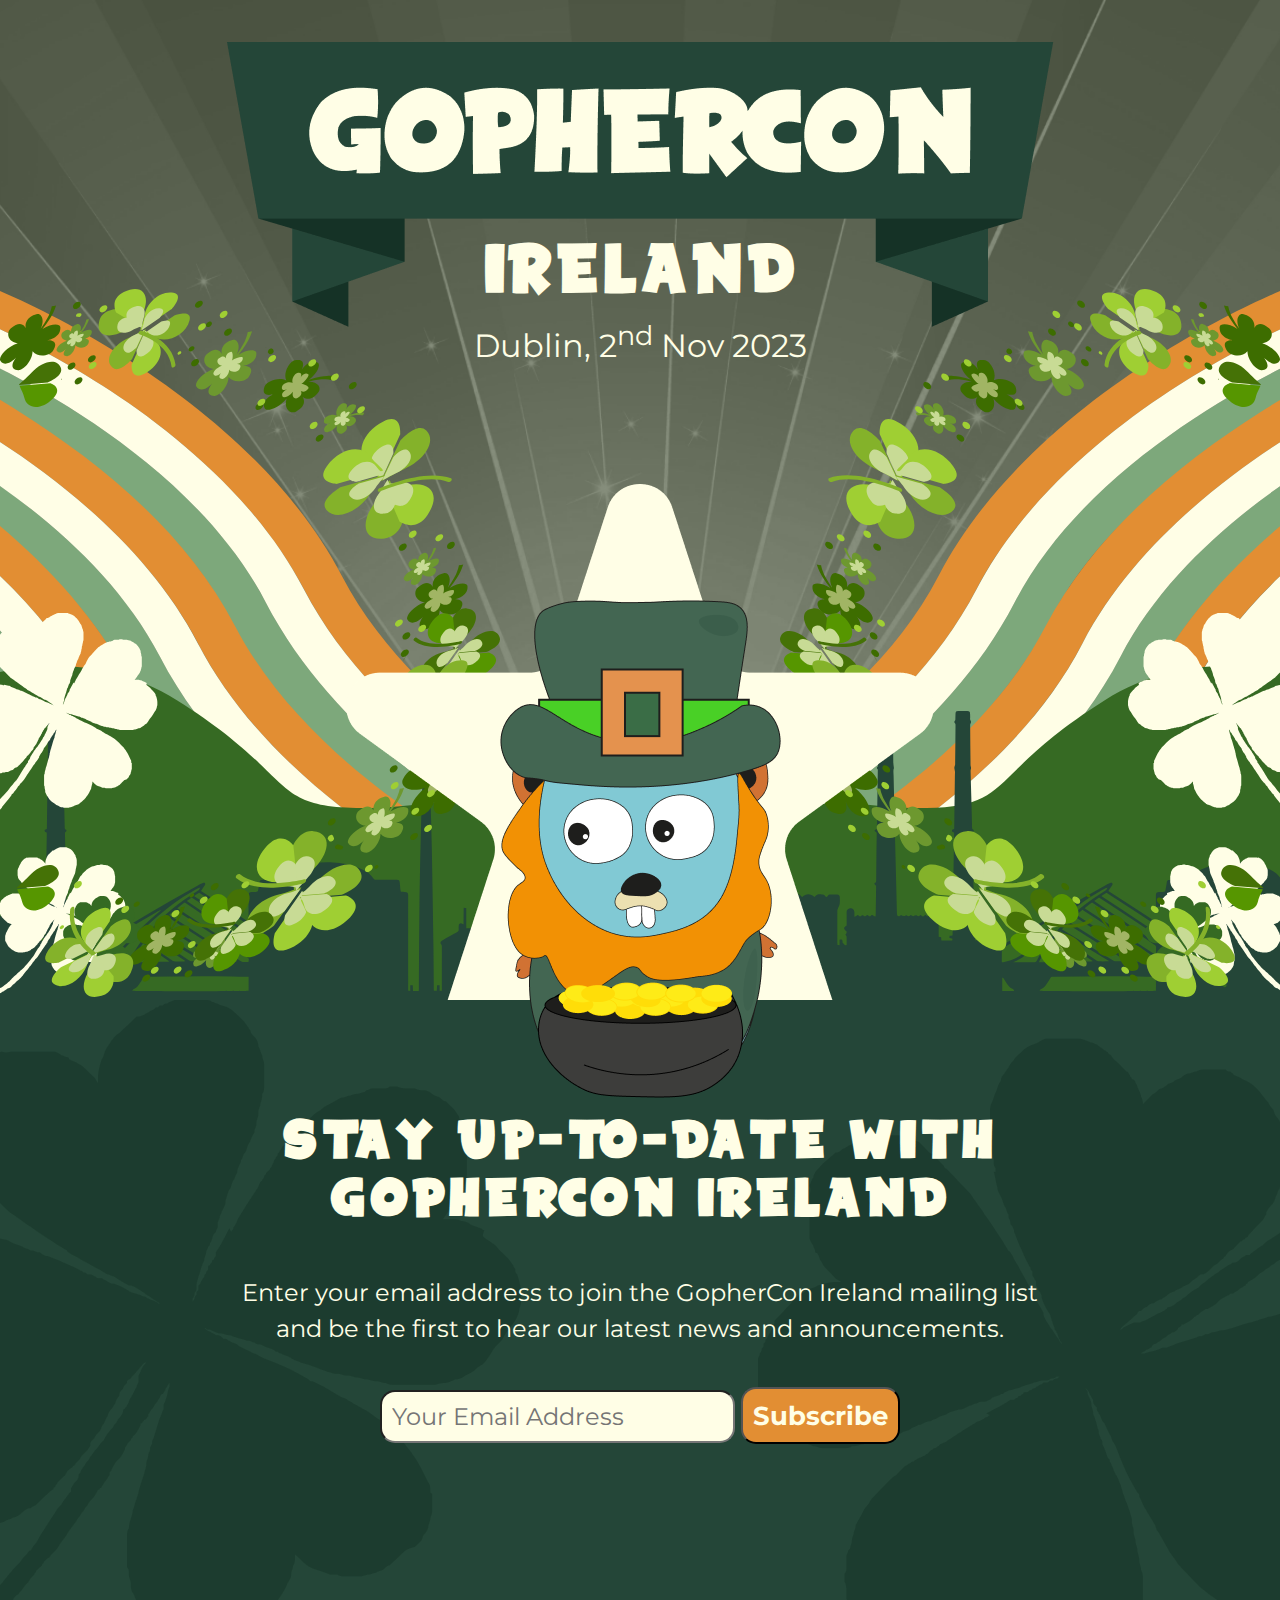
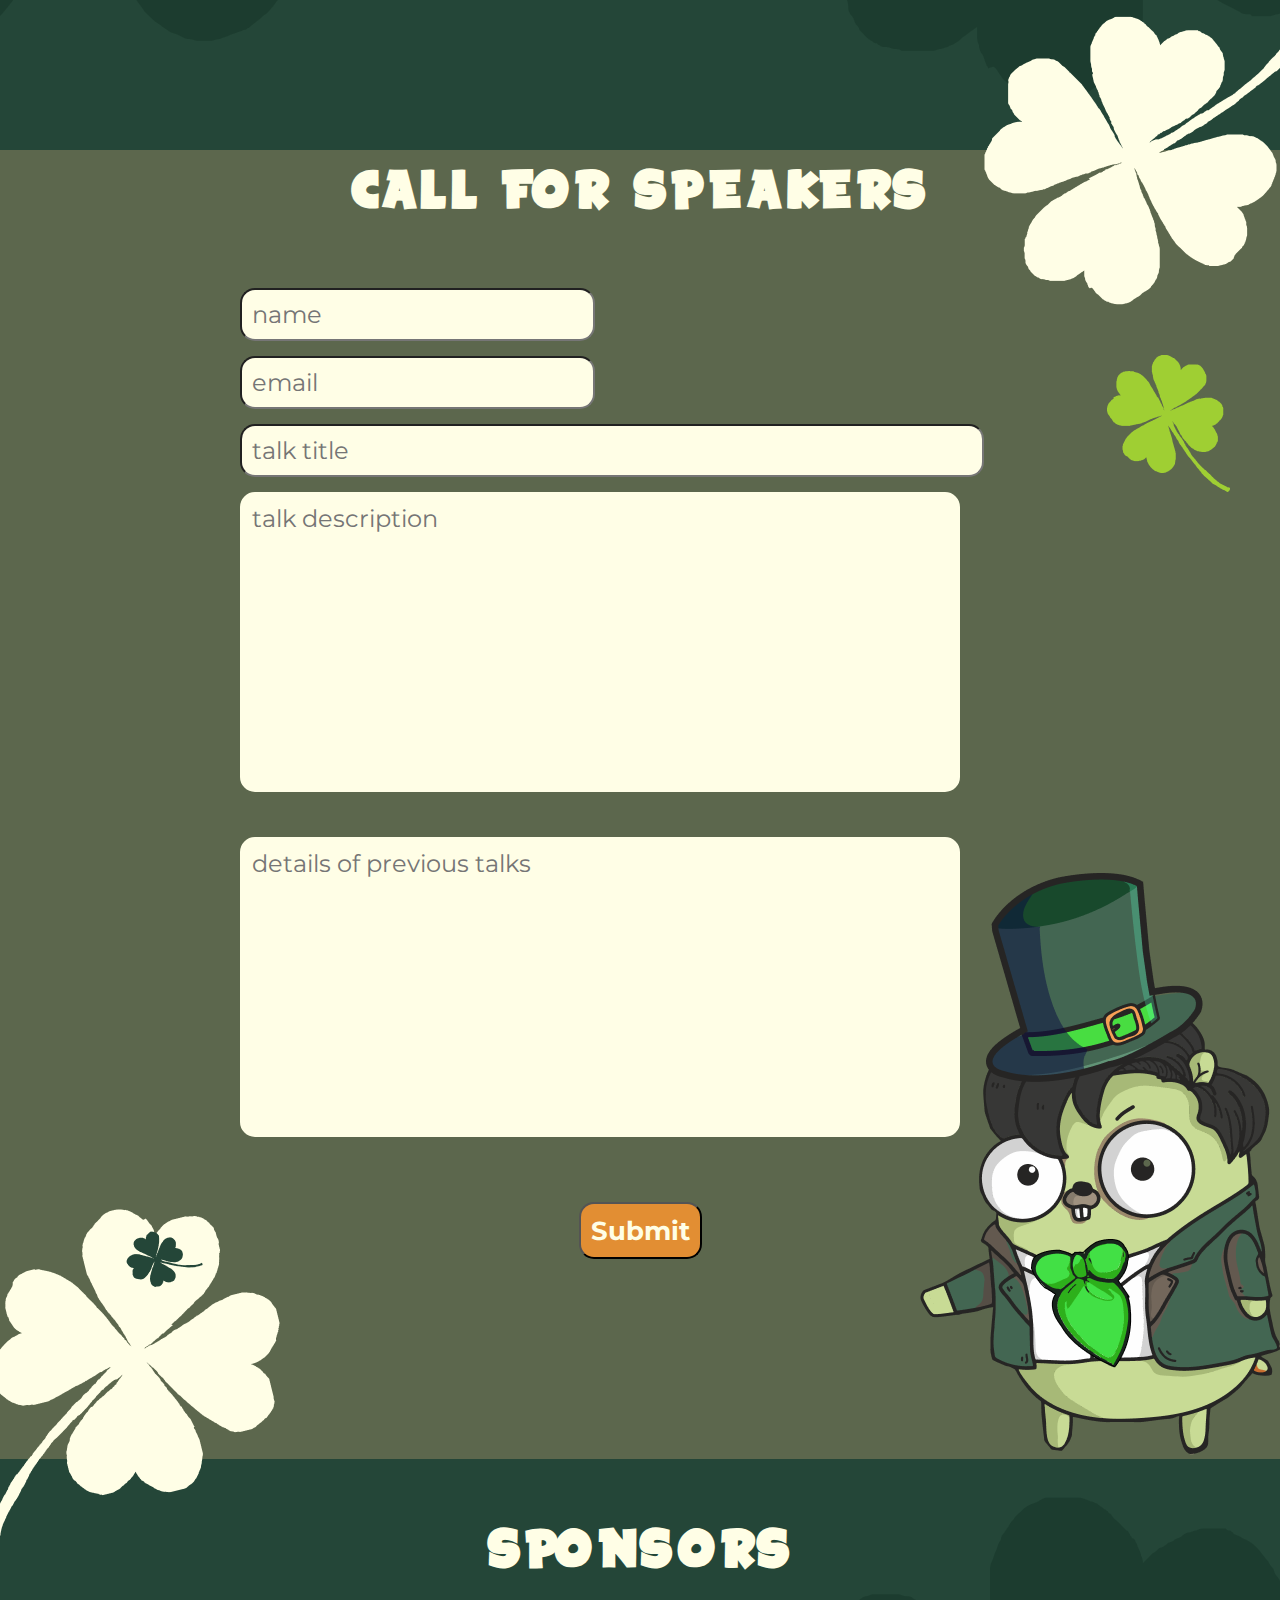
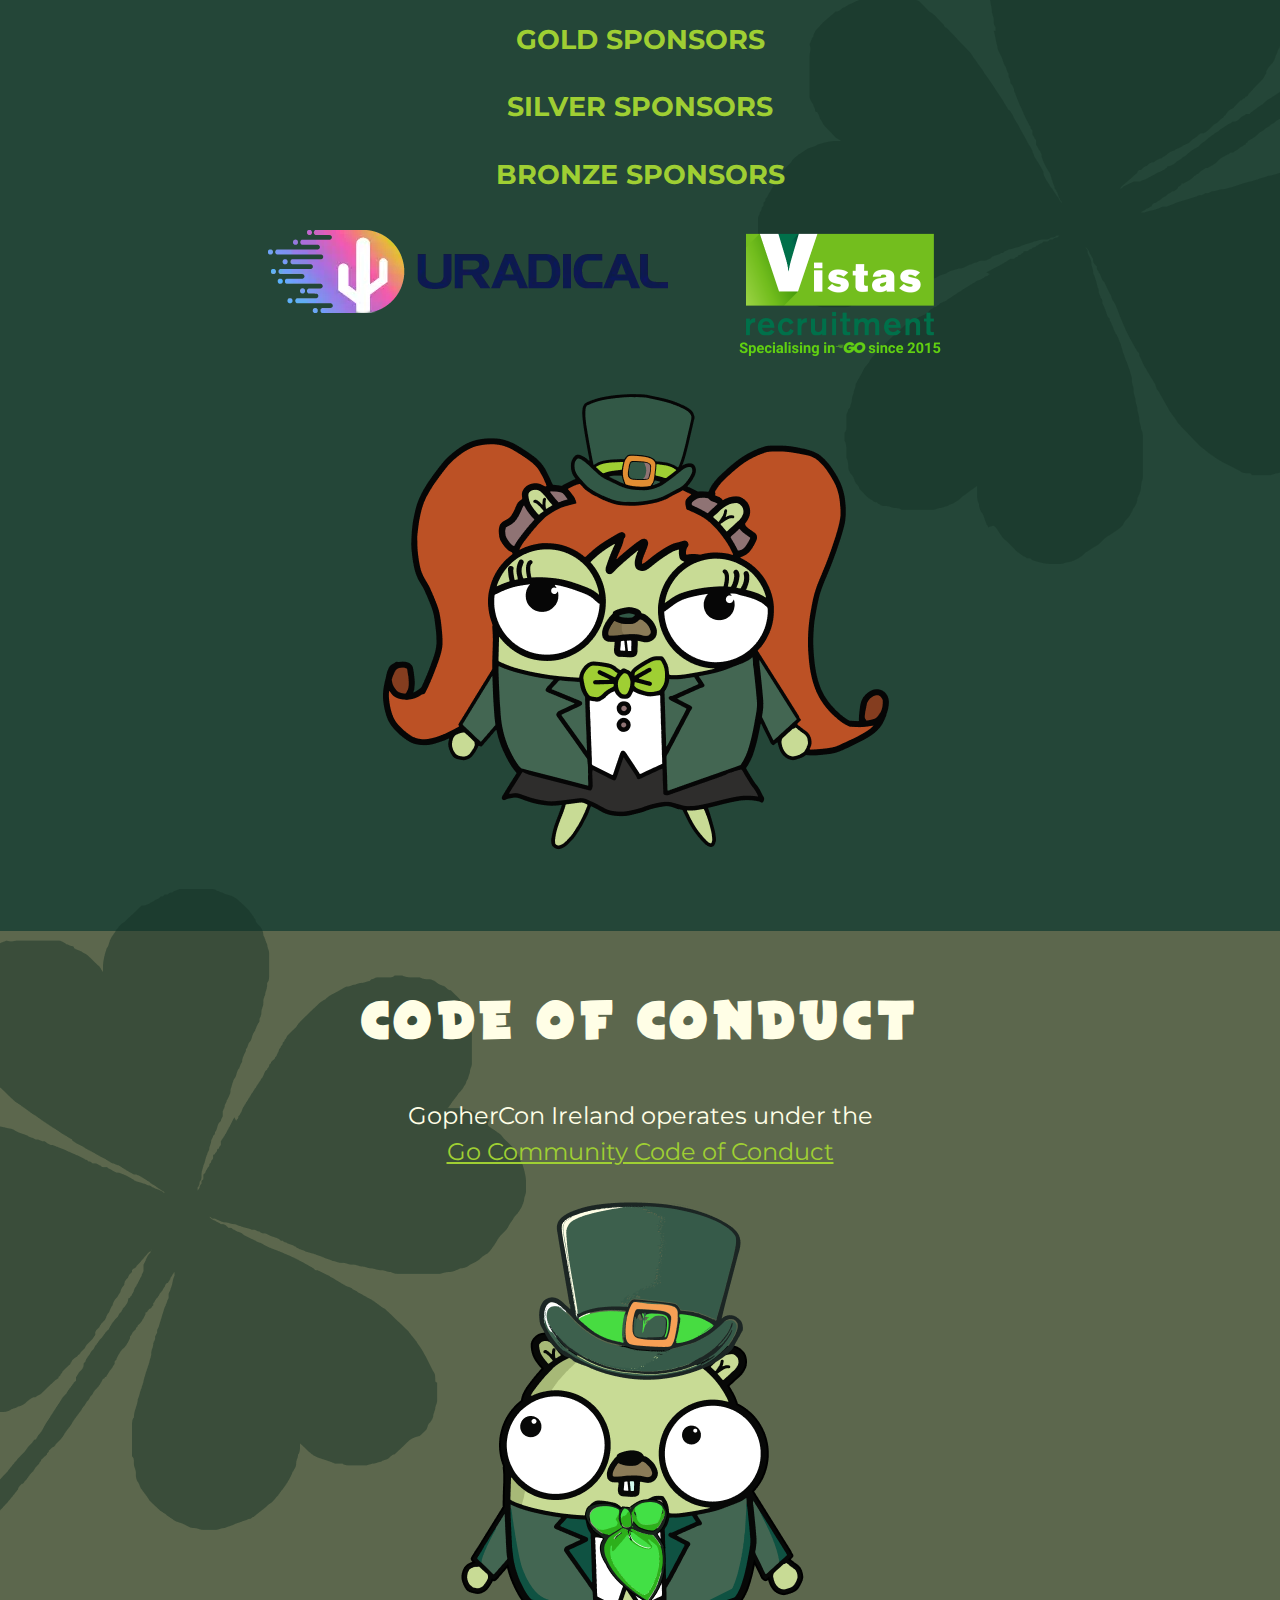
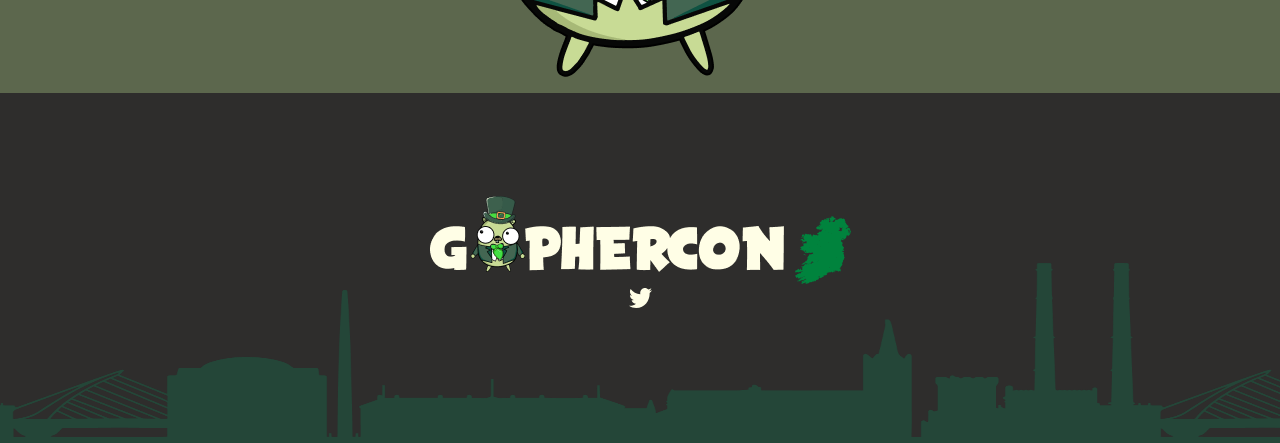
==== commit 10c714c1: "publish" ====
--- a/index.html
+++ b/index.html
@@ -64,7 +64,7 @@
                 </div>
                 <div class="banner_sub_text">
                     <div class="ireland">IRELAND</div>
-                    <div class="date">Dublin, 4<sup>th</sup> Nov 2023</div>
+                    <div class="date">Dublin, 2<sup>nd</sup> Nov 2023</div>
                 </div>
                 <div class="logo">
                     <picture class="star">
@@ -209,15 +209,7 @@
                     <img src="assets/images/clover_right.png" alt="">
                 </picture>
             </div>
-            <div class="pigtails">
-                <picture>
-                    <source media="(min-width: 1200px)" srcset="assets/images/Gopher_002.png">
-                    <source media="(min-width: 768px)" srcset="assets/images/Gopher_002_medium.png">
-                    <source media="(min-width: 1200px)" srcset="assets/images/Gopher_002_small.png">
-                    <img src="assets/images/Gopher_002.png">
-                </picture>
-            </div>
-            <div class="section_content">
+            <div class="sponsor_content">
                 <h2 class="section_heading">SPONSORS</h2>
                 <div class="gold">
                     <p class="sponsors_levels">GOLD SPONSORS</p>
@@ -229,14 +221,55 @@
                     <div class="sponsors_levels">BRONZE SPONSORS</div>
                     <div class="sponsors_group">
                         <a href="https://uradical.io" target="_blank">
-                            <img src="assets/images/sponsors/uradical.webp" height="86" width="424">
+                            <picture>
+                                <source media="(min-width: 1200px)" srcset="assets/images/sponsors/uradical.webp">
+                                <source media="(min-width: 768px)" srcset="assets/images/sponsors/uradical_medium.webp">
+                                <source media="(max-width: 767px)" srcset="assets/images/sponsors/uradical_small.webp">
+                                <img src="assets/images/sponsors/uradical.webp">
+                            </picture>
                         </a>
                         <a href="https://www.vistasrecruitment.com/" target="_blank">
-                            <img src="assets/images/sponsors/vistas.png" height="127" width="204">
+                            <picture>
+                                <source media="(min-width: 1200px)" srcset="assets/images/sponsors/vistas.png">
+                                <source media="(min-width: 768px)" srcset="assets/images/sponsors/vistas_medium.png">
+                                <source media="(max-width: 767px)" srcset="assets/images/sponsors/vistas_small.png">
+                                <img src="assets/images/sponsors/vistas.png" height="127" width="204">
+                            </picture>
                         </a>
                     </div>
                 </div>
-
+            </div>
+            <div class="pigtails">
+                <picture>
+                    <source media="(min-width: 1200px)" srcset="assets/images/Gopher_002.png">
+                    <source media="(min-width: 768px)" srcset="assets/images/Gopher_002_medium.png">
+                    <source media="(max-width: 767px)" srcset="assets/images/Gopher_002_small.png">
+                    <img src="assets/images/Gopher_002.png">
+                </picture>
+            </div>
+        </section>
+        <section class="code_of_conduct">
+            <div class="code_of_conduct_content">
+                <h2 class="section_heading">CODE OF CONDUCT</h2>
+                <div class="section_text">
+                    GopherCon Ireland operates under the <br/><a href="https://go.dev/conduct" class="code_of_conduct_contet_href" target="_blank">Go Community Code of Conduct</a>
+                </div>
+            </div>
+            <div class="conduct_clover_top_left">
+                <picture>
+                    <source media="(min-width: 1200px)" srcset="assets/images/clover_left.png">
+                    <source media="(min-width: 768px)" srcset="assets/images/clover_left_medium.png">
+                    <source media="(max-width: 767px)" srcset="assets/images/clover_left_small.png">
+                    <img src="assets/images/clover_left.png" alt="">
+                </picture>
+            </div>
+            <div class="conduct_gopher">
+                <picture>
+                    <source media="(min-width: 1200px)" srcset="assets/images/gopher3.png">
+                    <source media="(min-width: 768px)" srcset="assets/images/gopher3_medium.png">
+                    <source media="(max-width: 767px)" srcset="assets/images/gopher3_small.png">
+                    <img src="assets/images/gopher3.png">
+                </picture>
             </div>
         </section>
         <footer>
--- a/assets/css/styles.css
+++ b/assets/css/styles.css
@@ -141,6 +141,37 @@
     min-height: 900px;
 }
 
+.code_of_conduct {
+    display: block;
+    position: relative;
+    background-color: #5C674D;
+    min-height: 300px;
+}
+
+.conduct_gopher {
+    position: relative;
+    display: block;
+    text-align: center
+}
+
+.code_of_conduct_content {
+    padding: 0;
+    padding-top: 50px;
+    margin: 0;
+    position: relative;
+    display: flex;
+    flex-direction: column;
+    justify-content: center;
+    text-align: center;
+    resize: vertical;
+    width: 100%;
+    z-index: 99;
+}
+
+.code_of_conduct_contet_href {
+    color: #9FCF33;
+}
+
 .banner_sub_text {
     position: absolute;
     width: 100vw;
@@ -179,6 +210,15 @@
     display: flex;
     flex-direction: column;
     justify-content: center;
+}
+
+.sponsor_content {
+    padding-top: 50px;
+    display: flex;
+    position: relative;
+    flex-direction: column;
+    justify-content: center;
+    z-index: 99;
 }
 
 .section_content {
@@ -202,6 +242,7 @@
     line-height: 2em;
     letter-spacing: 5px;
     margin: 0 auto;
+    z-index: 99;
 }
 
 .section_text {
@@ -215,6 +256,10 @@
     padding: 20px;
 }
 
+.section_text > p {
+    padding-bottom: 20px;
+}
+
 .hidden {
     display: none;
 }
@@ -224,7 +269,7 @@
     position: relative;
     background-color: #244638;
     min-height: 600px;
-    padding-bottom: 200px;
+    padding-bottom: 40px;
 }
 
 .sponsors_levels {
@@ -302,6 +347,11 @@
     left: auto;
     top: 0;
     bottom: auto;
+}
+
+.conduct_clover_top_left {
+    position: absolute;
+    top: -42px;
 }
 
 .subscribe {
@@ -398,6 +448,7 @@
 
 .sponsors_group > a {
     margin-right: 30px;
+    padding-right: 40px;
 }
 
 footer {
@@ -414,11 +465,31 @@
     padding-top: 100px;
 }
 
+@media screen and (max-width: 1600px) {
+    .pigtails {
+        position: relative;
+        display: block;
+        text-align: center;
+        bottom: 0;
+        padding-bottom: 20px;
+    }
+}
+
+/*@media screen and (max-width: 1024px) {*/
+/*    .pigtails {*/
+/*        visibility: hidden;*/
+/*        left: -1000px;*/
+/*    }*/
+/*}*/
 @media screen and (max-width: 767px) {
     header {
         height: 600px;
     }
 
+    .sponsor_content {
+        padding-top: 80px;
+    }
+
     .gopher {
         top: 190px;
     }
@@ -443,13 +514,20 @@
         visibility: hidden;
     }
 
-    .pigtails {
-        visibility: hidden;
-        left: -1000px;
-    }
-
     .sponsors {
         min-height: 400px;
+    }
+
+    .sponsors_group {
+        flex-direction: column;
+        padding-top: 0;
+        padding-top: 20px;
+    }
+
+    .sponsors_group > a {
+        margin-right: 0px;
+        padding-right: 0px;
+        padding-top: 42px;
     }
 
     .newsletter {
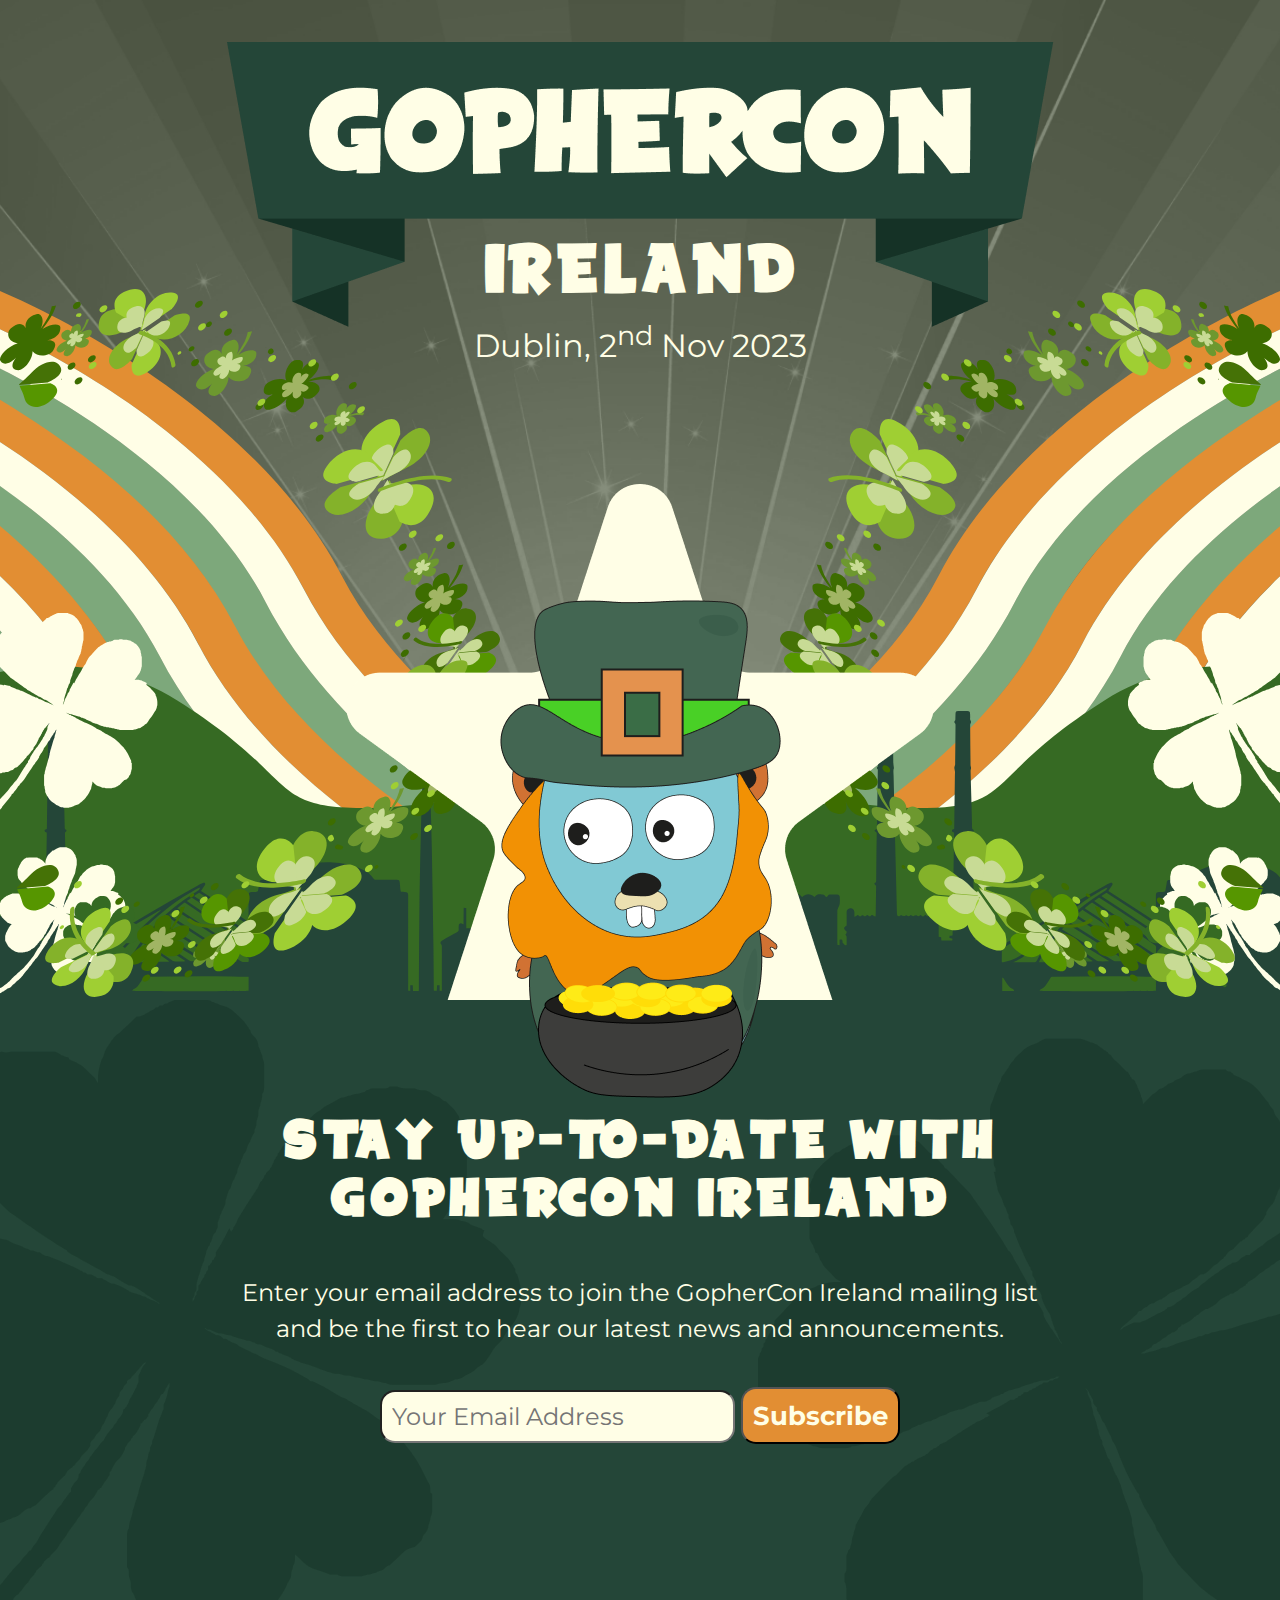
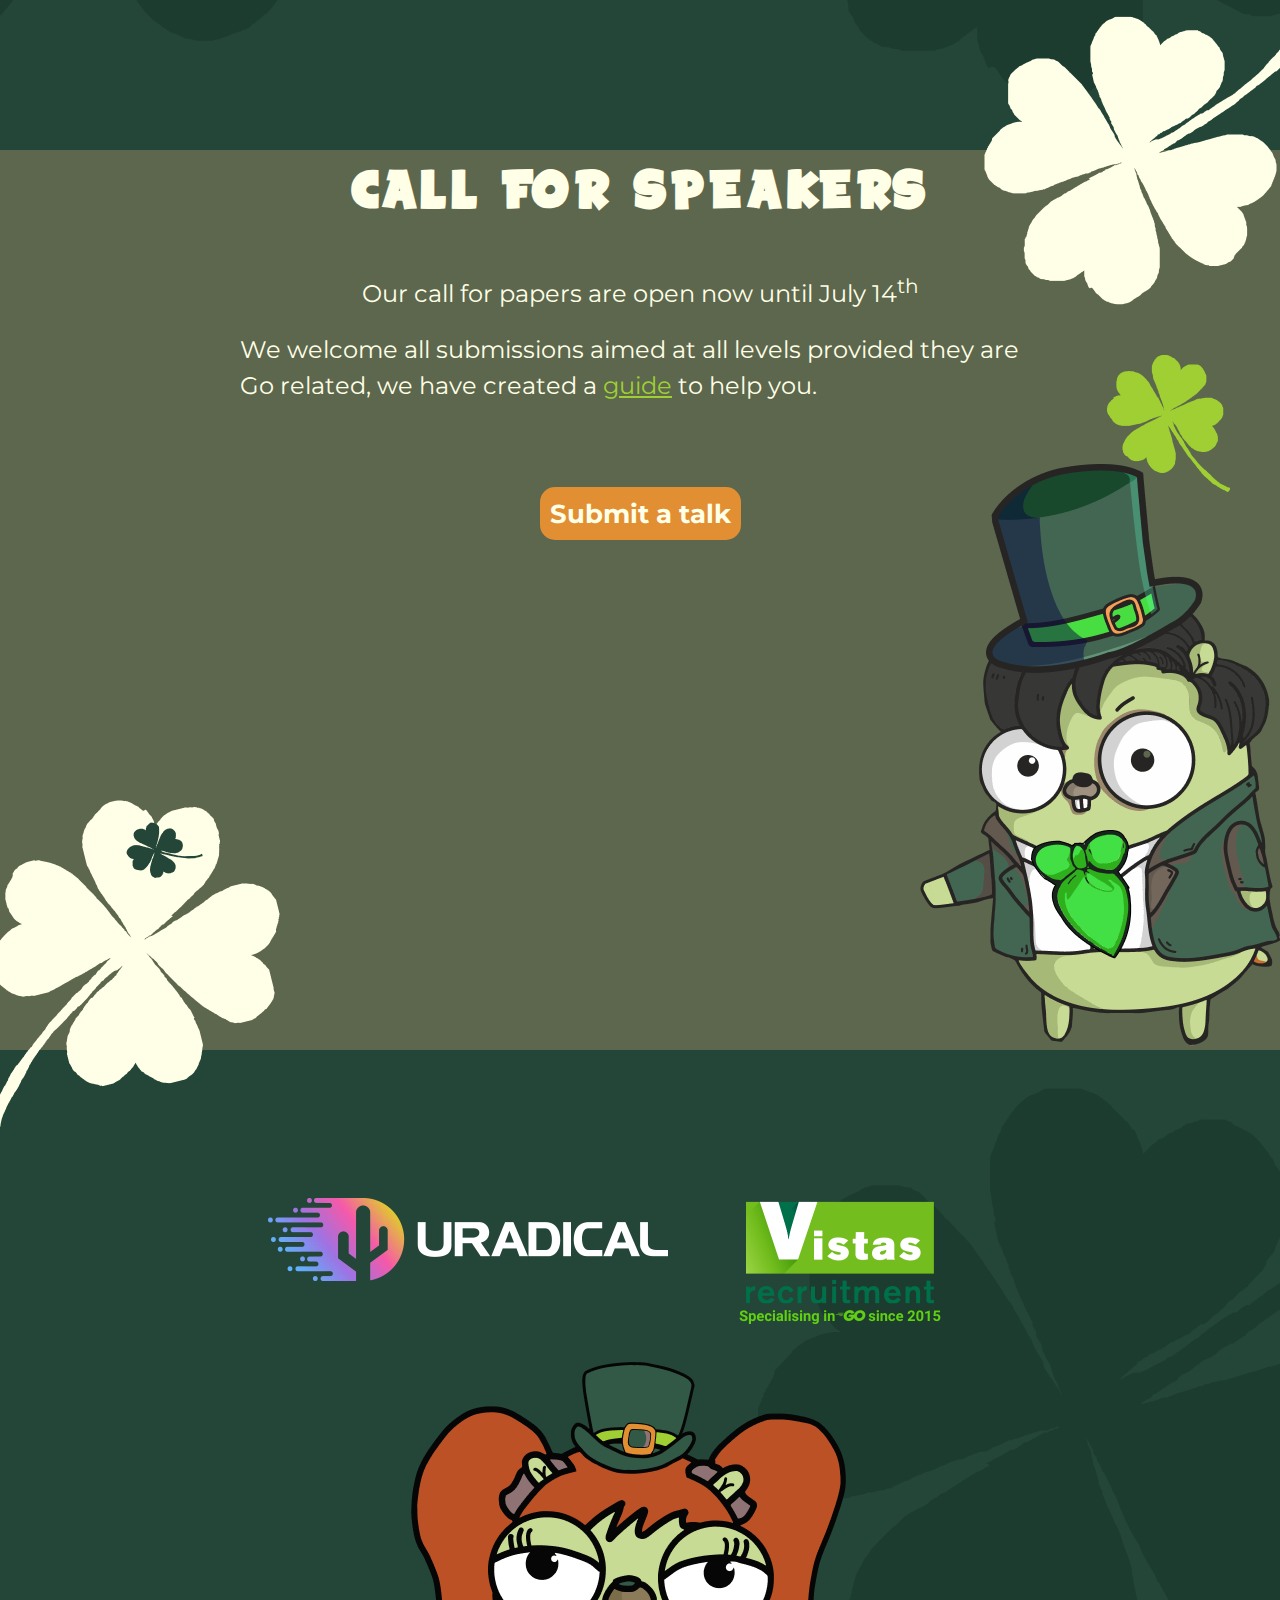
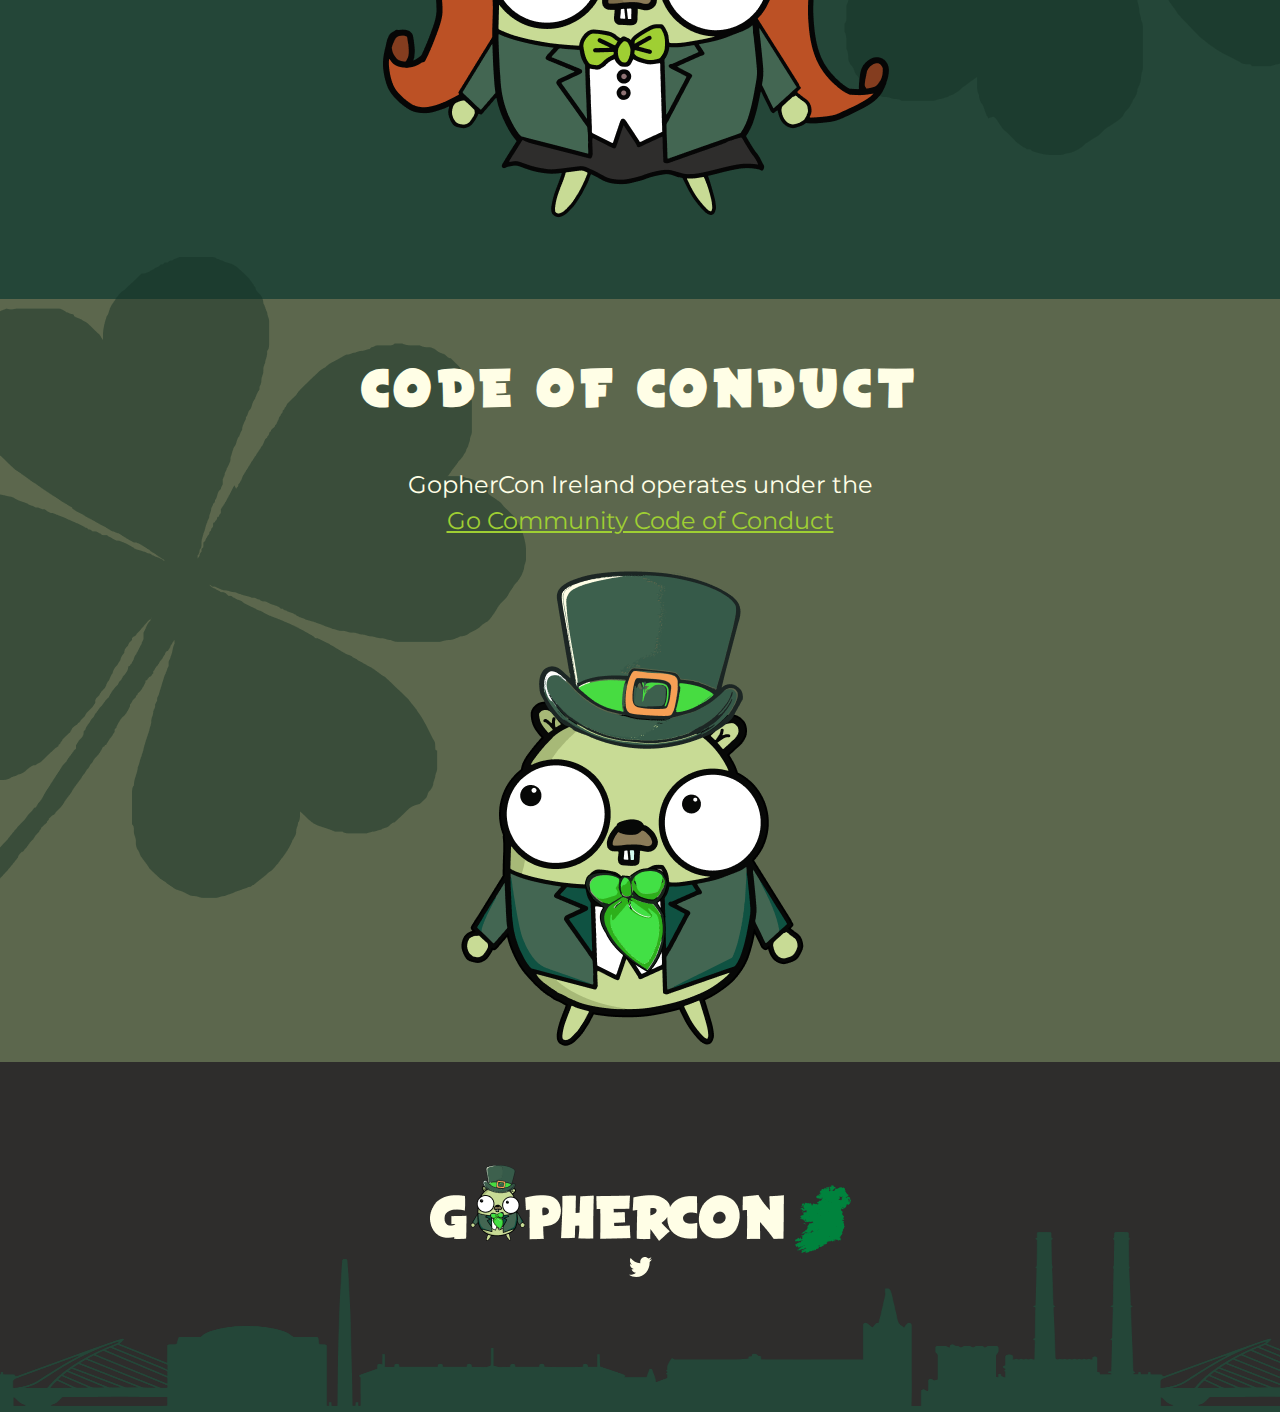
==== commit 358f5ce3: "paper call" ====
--- a/index.html
+++ b/index.html
@@ -157,38 +157,14 @@
             <div class="speaker_content">
                 <h2 class="section_heading">CALL FOR SPEAKERS</h2>
                 <div class="section_text">
-                    <form id="submitTalk" method="POST" action="https://dbs6o2h9wb.execute-api.eu-west-1.amazonaws.com/Prod/talk">
-
-                        <div class="t2">
-                            <div class="t"><input type="text" name="name" placeholder="name"></div>
-                            <div class="t"><input type="email" name="email" placeholder="email"></div>
-                        </div>
-
-                        <div class="t3">
-                            <div class="t"><input type="text" name="title" placeholder="talk title"></div>
-                        </div>
-
-                        <div class="t2">
-                            <textarea name="description" placeholder="talk description"></textarea>
-                        </div>
-                        <div class="t2">
-                            <textarea name="previousTalks" placeholder="details of previous talks"></textarea>
-                        </div>
-                        <div id="form_message" class="t2 section_text success_msg centered hidden">
-                            <picture class="success_icon">
-                                <source media="(min-width: 1200px)" srcset="assets/images/tick.png">
-                                <source media="(min-width: 768px)" srcset="assets/images/tick_medium.png">
-                                <source media="(max-width: 767px)" srcset="assets/images/tick_small.png">
-                                <img src="assets/images/tick.png" height="71" width="71">
-                            </picture>
-                            <p class="success_text">
-                                Thank you for submitting a talk, we'll be in touch soon!
-                            </p>
-                        </div>
-                        <div class="t2 centered">
-                            <button type="submit">Submit</button>
-                        </div>
-                    </form>
+                    <p class="centered">Our call for papers are open now until July 14<sup>th</sup></p>
+                    <p>We welcome all submissions aimed at all levels provided they are Go related, we
+                        have created a <a href="./talk_guide.html" class="code_of_conduct_contet_href">guide</a> to help you.</p>
+                    <br/>
+                    <br/>
+                    <p class="centered">
+                        <a href="https://www.papercall.io/gopherconie" class="linkbtn" target="_blank">Submit a talk</a>
+                    </p>
                 </div>
             </div>
             <div class="clover_right_white_bottom">
@@ -210,15 +186,9 @@
                 </picture>
             </div>
             <div class="sponsor_content">
-                <h2 class="section_heading">SPONSORS</h2>
-                <div class="gold">
-                    <p class="sponsors_levels">GOLD SPONSORS</p>
-                </div>
-                <div class="silver">
-                    <p class="sponsors_levels">SILVER SPONSORS</p>
-                </div>
+                <br>
+                <br>
                 <div class="bronze">
-                    <div class="sponsors_levels">BRONZE SPONSORS</div>
                     <div class="sponsors_group">
                         <a href="https://uradical.io" target="_blank">
                             <picture>
--- a/assets/css/styles.css
+++ b/assets/css/styles.css
@@ -23,6 +23,19 @@
     z-index: -10;
 }
 
+.guide_header {
+    display: block;
+    position: relative;
+    background-image: url("/assets/images/hero.png");
+    background-position: center;
+    background-repeat: no-repeat;
+    background-size: cover;
+    overflow: clip;
+    background-color: #5C674D;
+    height: 600px;
+    z-index: -10;
+}
+
 .header_content {
     display: flex;
     flex-direction: column;
@@ -369,7 +382,7 @@
     padding-left: 15px;
 }
 
-button {
+button, .linkbtn {
     position: relative;
     background: #E28E33;
     color: #FFFEE6;
@@ -382,6 +395,7 @@
     padding: 10px;
     margin-top: 20px;
     margin-bottom: 180px;
+    text-decoration: none;
 }
 
 .success_msg {
@@ -486,6 +500,10 @@
         height: 600px;
     }
 
+    .section_heading {
+        font-size: 1.2em;
+    }
+
     .sponsor_content {
         padding-top: 80px;
     }
